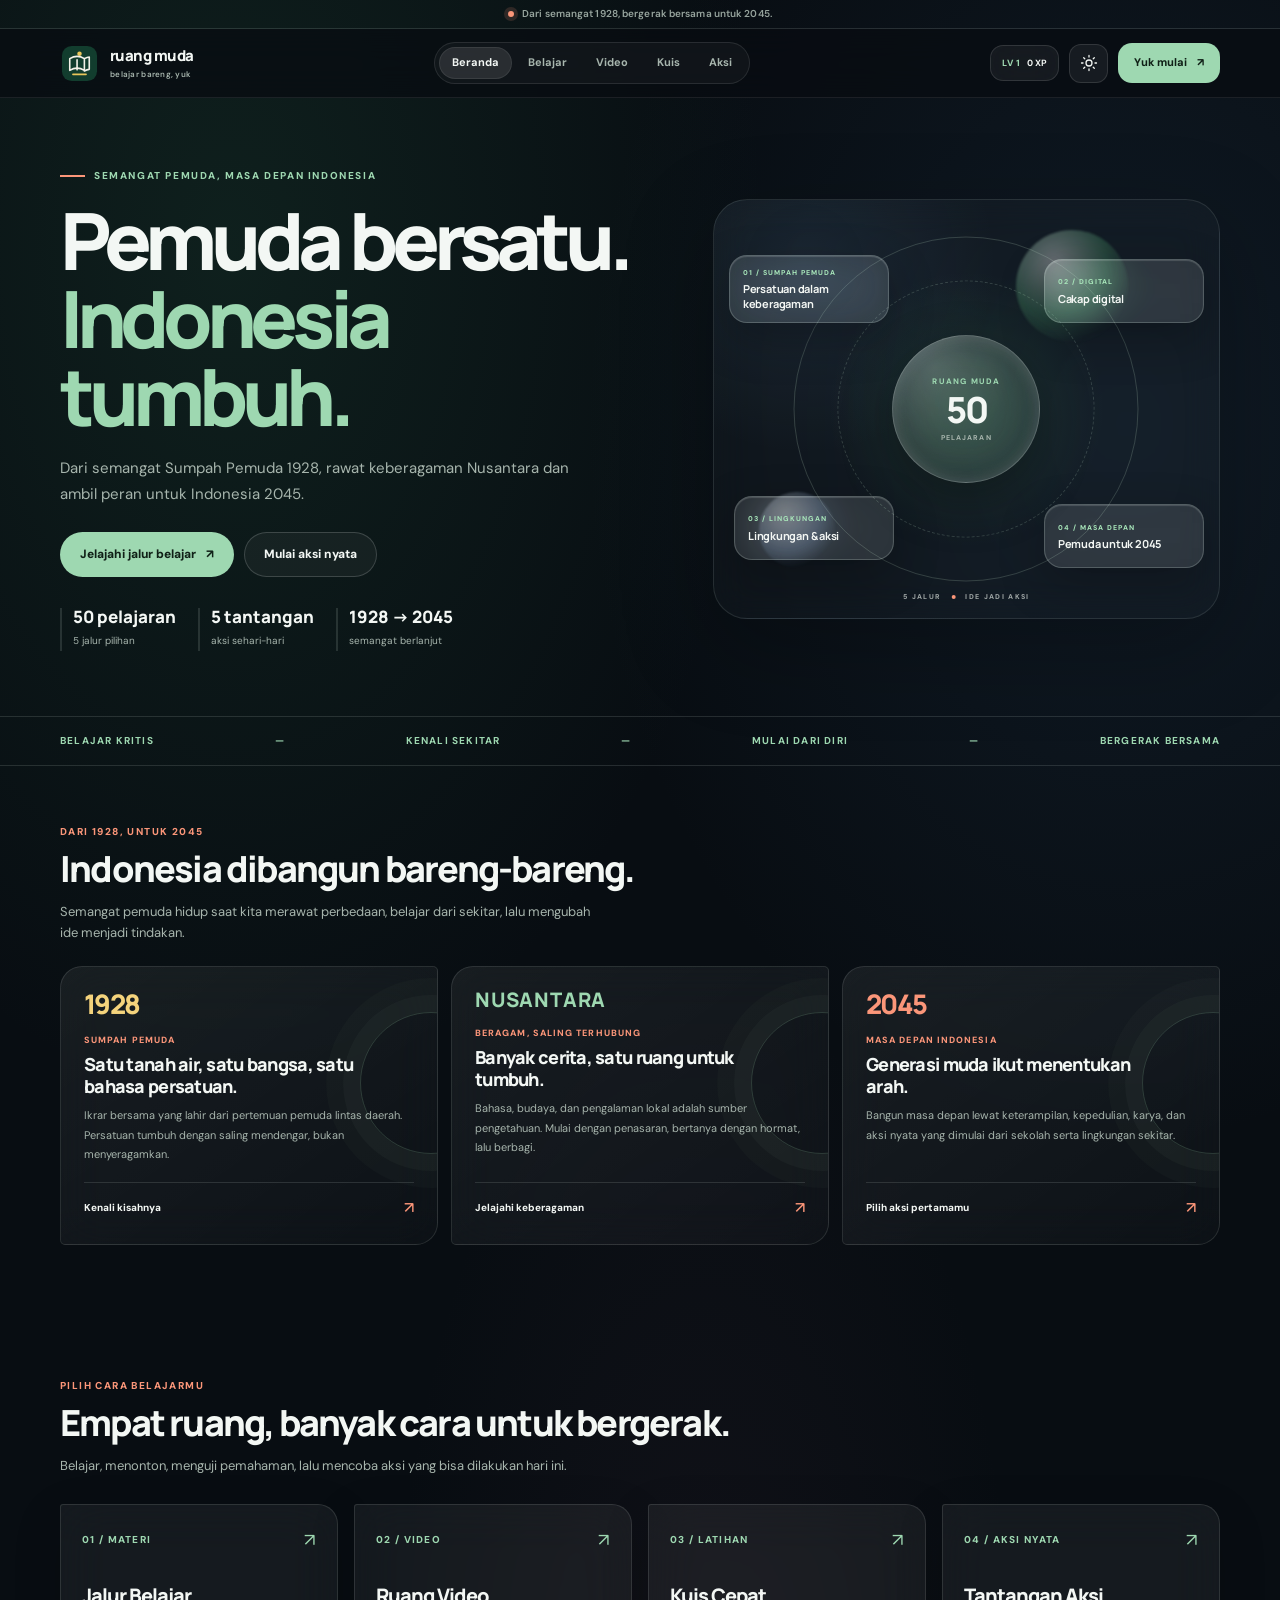
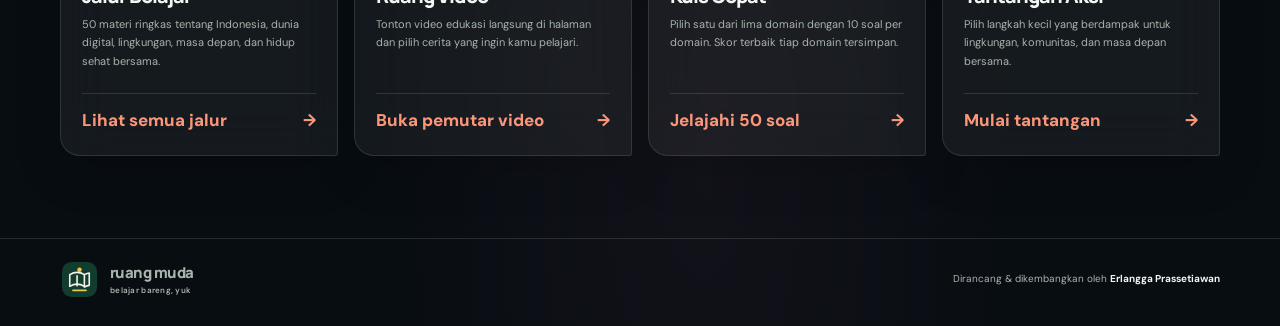
==== index.html @ 2afb0449 "first commit" ====
<!doctype html>
<html lang="id">
<head>
  <meta charset="utf-8" />
  <meta name="viewport" content="width=device-width, initial-scale=1" />
  <meta name="theme-color" content="#080d12" />
  <meta name="description" content="Ruang Muda: belajar dari semangat Sumpah Pemuda, merawat keberagaman Nusantara, dan bergerak untuk Indonesia 2045." />
  <title>Ruang Muda — Pemuda Indonesia untuk 2045</title>
  <script>try{document.documentElement.dataset.theme=localStorage.getItem('ruangMudaTheme_v2')||'dark'}catch(e){}</script>
  <link rel="stylesheet" href="assets/style.css" />
  <link rel="stylesheet" href="assets/overrides.css" />
</head>
<body data-page="home" data-base="">
  <div id="site-header"></div>
  <main>
    <section class="home-hero"><div class="wrap hero-grid">
      <div class="hero-copy fade-in"><div class="eyebrow">Semangat pemuda, masa depan Indonesia</div><h1>Pemuda bersatu.<br /><span>Indonesia tumbuh.</span></h1><p class="lede">Dari semangat Sumpah Pemuda 1928, rawat keberagaman Nusantara dan ambil peran untuk Indonesia 2045.</p><div class="hero-actions"><a class="btn" href="jalur-belajar/index.html">Jelajahi jalur belajar <span aria-hidden="true">↗</span></a><a class="btn btn-outline" href="aksi/index.html">Mulai aksi nyata</a></div><div class="hero-meta"><div><strong>50 pelajaran</strong><small>5 jalur pilihan</small></div><div><strong>5 tantangan</strong><small>aksi sehari-hari</small></div><div><strong>1928 → 2045</strong><small>semangat berlanjut</small></div></div></div>
      <aside class="bubble-scene fade-in" aria-label="Animasi topik belajar Ruang Muda"><div class="scene-orbit orbit-one"></div><div class="scene-orbit orbit-two"></div><div class="scene-glow glow-one"></div><div class="scene-glow glow-two"></div><div class="scene-core"><span>RUANG MUDA</span><strong>50</strong><small>PELAJARAN</small></div><a class="topic-bubble bubble-history" href="jalur-belajar/materi.html?topik=sejarah"><small>01 / SUMPAH PEMUDA</small><strong>Persatuan dalam keberagaman</strong></a><a class="topic-bubble bubble-digital" href="jalur-belajar/index.html"><small>02 / DIGITAL</small><strong>Cakap digital</strong></a><a class="topic-bubble bubble-nature" href="jalur-belajar/index.html"><small>03 / LINGKUNGAN</small><strong>Lingkungan &amp; aksi</strong></a><a class="topic-bubble bubble-life" href="aksi/index.html"><small>04 / MASA DEPAN</small><strong>Pemuda untuk 2045</strong></a><div class="scene-caption"><span>5 JALUR</span><i></i><span>IDE JADI AKSI</span></div></aside>
    </div></section>
    <div class="home-rule"><div class="wrap home-rule-row"><span>Belajar kritis</span><span>—</span><span>Kenali sekitar</span><span>—</span><span>Mulai dari diri</span><span>—</span><span>Bergerak bersama</span></div></div>
    <section class="youth-story"><div class="wrap"><div class="section-heading"><div class="section-label">Dari 1928, untuk 2045</div><h2 class="section-title">Indonesia dibangun bareng-bareng.</h2><p class="section-intro">Semangat pemuda hidup saat kita merawat perbedaan, belajar dari sekitar, lalu mengubah ide menjadi tindakan.</p></div><div class="story-grid">
      <a class="story-card story-oath" href="jalur-belajar/materi.html?topik=sejarah"><span class="story-year">1928</span><span class="story-kicker">Sumpah Pemuda</span><h3>Satu tanah air, satu bangsa, satu bahasa persatuan.</h3><p>Ikrar bersama yang lahir dari pertemuan pemuda lintas daerah. Persatuan tumbuh dengan saling mendengar, bukan menyeragamkan.</p><span class="story-link">Kenali kisahnya <b aria-hidden="true">↗</b></span></a>
      <a class="story-card story-nusantara" href="jalur-belajar/materi.html?topik=peta-keberagaman"><span class="story-year">NUSANTARA</span><span class="story-kicker">Beragam, saling terhubung</span><h3>Banyak cerita, satu ruang untuk tumbuh.</h3><p>Bahasa, budaya, dan pengalaman lokal adalah sumber pengetahuan. Mulai dengan penasaran, bertanya dengan hormat, lalu berbagi.</p><span class="story-link">Jelajahi keberagaman <b aria-hidden="true">↗</b></span></a>
      <a class="story-card story-future" href="aksi/index.html"><span class="story-year">2045</span><span class="story-kicker">Masa depan Indonesia</span><h3>Generasi muda ikut menentukan arah.</h3><p>Bangun masa depan lewat keterampilan, kepedulian, karya, dan aksi nyata yang dimulai dari sekolah serta lingkungan sekitar.</p><span class="story-link">Pilih aksi pertamamu <b aria-hidden="true">↗</b></span></a>
    </div></div></section>
    <section class="home-modules"><div class="wrap"><div class="section-heading"><div class="section-label">Pilih cara belajarmu</div><h2 class="section-title">Empat ruang, banyak cara untuk bergerak.</h2><p class="section-intro">Belajar, menonton, menguji pemahaman, lalu mencoba aksi yang bisa dilakukan hari ini.</p></div><div class="module-grid">
      <a class="module-card" href="jalur-belajar/index.html"><div class="module-index"><span>01 / MATERI</span><span aria-hidden="true">↗</span></div><h2>Jalur Belajar</h2><p>50 materi ringkas tentang Indonesia, dunia digital, lingkungan, masa depan, dan hidup sehat bersama.</p><div class="module-link"><span>Lihat semua jalur</span><span aria-hidden="true">→</span></div></a>
      <a class="module-card" href="ruang-video/index.html"><div class="module-index"><span>02 / VIDEO</span><span aria-hidden="true">↗</span></div><h2>Ruang Video</h2><p>Tonton video edukasi langsung di halaman dan pilih cerita yang ingin kamu pelajari.</p><div class="module-link"><span>Buka pemutar video</span><span aria-hidden="true">→</span></div></a>
      <a class="module-card" href="kuis-cepat/index.html"><div class="module-index"><span>03 / LATIHAN</span><span aria-hidden="true">↗</span></div><h2>Kuis Cepat</h2><p>Pilih satu dari lima domain dengan 10 soal per domain. Skor terbaik tiap domain tersimpan.</p><div class="module-link"><span>Jelajahi 50 soal</span><span aria-hidden="true">→</span></div></a>
      <a class="module-card" href="aksi/index.html"><div class="module-index"><span>04 / AKSI NYATA</span><span aria-hidden="true">↗</span></div><h2>Tantangan Aksi</h2><p>Pilih langkah kecil yang berdampak untuk lingkungan, komunitas, dan masa depan bersama.</p><div class="module-link"><span>Mulai tantangan</span><span aria-hidden="true">→</span></div></a>
    </div></div></section>
  </main>
  <div id="site-footer"></div>
  <script src="assets/app.js" defer></script>
</body>
</html>
---- assets/style.css ----
@import url('https://fonts.googleapis.com/css2?family=DM+Sans:wght@400;500;600;700&family=Manrope:wght@400;500;600;700;800&display=swap');
:root{color-scheme:light;--bg:#fff;--surface:#fff;--surface-2:#f2f4f0;--ink:#16231e;--muted:#66716b;--line:#e2e6e0;--green:#1b543e;--green-deep:#123d2e;--green-soft:#e0ece3;--accent:#df7657;--accent-soft:#f5e5de;--blue-soft:#e4edf0;--gold:#eac65a;--shadow:0 22px 60px rgba(20,41,31,.08);--font:'DM Sans',Arial,sans-serif;--display:'Manrope','DM Sans',Arial,sans-serif;--radius:22px}
[data-theme="dark"]{color-scheme:dark;--bg:#080d12;--surface:rgba(255,255,255,.065);--surface-2:rgba(255,255,255,.09);--ink:#f3f7f4;--muted:#a7b5ad;--line:rgba(232,246,236,.13);--green:#9ed8b1;--green-deep:#0b1712;--green-soft:rgba(95,181,124,.19);--accent:#fb9679;--accent-soft:rgba(251,150,121,.16);--blue-soft:rgba(91,137,152,.2);--gold:#f4d37c;--shadow:0 22px 80px rgba(0,0,0,.4)}
*{box-sizing:border-box}[hidden]{display:none!important}html{scroll-behavior:smooth;scroll-padding-top:100px}body{margin:0;background:var(--bg);color:var(--ink);font:15px/1.6 var(--font);transition:background .25s,color .25s}a{color:inherit;text-decoration:none}button,input{font:inherit;color:inherit}button{cursor:pointer}::selection{background:var(--green-soft);color:var(--green)}.wrap{width:min(1160px,calc(100% - 48px));margin:0 auto}
.topline{height:36px;background:var(--green-deep);color:#f1f4ee;display:flex;align-items:center;justify-content:center;font-size:10px;letter-spacing:.14em;text-transform:uppercase;font-weight:700}.topline span{color:#bad8c3;margin:0 7px}
.site-header{position:sticky;top:0;z-index:50;border-bottom:1px solid var(--line);background:color-mix(in srgb,var(--bg) 92%,transparent);backdrop-filter:blur(16px)}.nav-row{height:74px;display:flex;align-items:center;justify-content:space-between;gap:24px}.brand{display:flex;align-items:center;gap:11px;min-width:max-content}.brand-mark{width:39px;height:39px;display:block}.brand-name{font:800 15px/1.1 var(--display);letter-spacing:.04em}.brand-name small{display:block;margin-top:5px;font:600 8px/1 var(--font);letter-spacing:.18em;color:var(--muted);text-transform:uppercase}.nav-links{display:flex;align-items:center;gap:26px}.nav-links a{font-size:12px;color:var(--muted);font-weight:700;transition:color .2s}.nav-links a:hover,.nav-links a[aria-current="page"]{color:var(--ink)}.nav-actions{display:flex;align-items:center;gap:10px}.theme-toggle,.menu-toggle{width:39px;height:39px;border-radius:12px;border:1px solid var(--line);background:var(--surface);display:grid;place-items:center;transition:background .2s,border-color .2s}.theme-toggle:hover,.menu-toggle:hover{background:var(--surface-2)}.theme-toggle svg{width:18px;height:18px;stroke:var(--ink)}.menu-toggle{display:none;font-size:18px}.btn{display:inline-flex;align-items:center;justify-content:center;gap:10px;border:1px solid transparent;border-radius:999px;background:var(--green);color:#fff;padding:12px 19px;font-size:12px;font-weight:800;transition:transform .2s,background .2s,box-shadow .2s}.btn:hover{transform:translateY(-2px);box-shadow:0 9px 20px rgba(22,65,47,.16);background:var(--green-deep);color:#fff}.btn svg{width:15px;height:15px;stroke:currentColor}.btn-outline{background:transparent;border-color:var(--line);color:var(--ink)}.btn-outline:hover{background:var(--surface);color:var(--ink);box-shadow:none}.btn-accent{background:var(--accent);color:#fff}.btn-accent:hover{background:#c96243;color:#fff}
.eyebrow{display:flex;align-items:center;gap:9px;color:var(--green);font-size:10px;letter-spacing:.16em;text-transform:uppercase;font-weight:800}.eyebrow:before{content:'';height:2px;width:25px;background:var(--accent)}.page-title{font:800 clamp(34px,5vw,57px)/1.05 var(--display);letter-spacing:-.065em;margin:13px 0 14px}.lede{color:var(--muted);font-size:15px;line-height:1.75;max-width:610px}.section-label{font-size:10px;text-transform:uppercase;letter-spacing:.14em;color:var(--accent);font-weight:800}.section-title{font:800 clamp(25px,3.3vw,36px)/1.15 var(--display);letter-spacing:-.05em;margin:8px 0}.section-intro{color:var(--muted);font-size:13px;max-width:550px}.section-heading{margin-bottom:27px}.crumb{display:flex;gap:9px;align-items:center;color:var(--muted);font-size:11px;font-weight:600;margin-bottom:25px}.crumb a:hover{color:var(--green)}.crumb span{color:var(--accent)}
/* Home */
.home-hero{padding:70px 0 65px}.hero-grid{display:grid;grid-template-columns:1fr .85fr;align-items:center;gap:56px}.hero-copy h1{font:800 clamp(45px,6.4vw,79px)/.99 var(--display);letter-spacing:-.075em;margin:17px 0 19px;max-width:670px}.hero-copy h1 span{color:var(--green)}.hero-copy .lede{max-width:530px}.hero-actions{display:flex;flex-wrap:wrap;gap:10px;margin-top:25px}.hero-meta{display:flex;gap:22px;margin-top:31px}.hero-meta div{border-left:2px solid var(--line);padding-left:11px}.hero-meta strong{display:block;font:800 17px/1.1 var(--display)}.hero-meta small{font-size:10px;color:var(--muted)}.feature-board{position:relative;min-height:390px;background:var(--green-deep);border-radius:4px 26px 4px 26px;padding:30px;color:#f5f5ee;overflow:hidden;display:flex;flex-direction:column;justify-content:space-between}.feature-board:before{content:'';position:absolute;inset:16px;border:1px solid rgba(255,255,255,.17);pointer-events:none}.feature-board:after{content:'';position:absolute;width:350px;height:350px;border-radius:50%;border:1px solid rgba(255,255,255,.14);right:-124px;top:53px;box-shadow:0 0 0 32px rgba(255,255,255,.025),0 0 0 64px rgba(255,255,255,.025)}.board-top,.board-main,.board-bottom{position:relative;z-index:1}.board-top{display:flex;justify-content:space-between;align-items:center;color:#bad8c3;font-size:9px;letter-spacing:.16em;text-transform:uppercase;font-weight:700}.board-top .line{height:1px;width:35px;background:#bad8c3}.board-main{padding:26px 8px 18px}.board-year{font:800 clamp(95px,13vw,155px)/.9 var(--display);letter-spacing:-.105em;color:#f1f2e8}.board-month{font:700 14px var(--display);letter-spacing:.08em;text-transform:uppercase;color:#bcd8c5;margin-top:11px}.board-rule{height:1px;background:rgba(255,255,255,.25);max-width:200px;margin:20px 0 15px}.board-note{font-size:12px;color:#d6e4d8;max-width:255px;line-height:1.65}.board-bottom{display:flex;align-items:center;justify-content:space-between;border-top:1px solid rgba(255,255,255,.18);padding-top:16px;color:#c6d8c9;font-size:9px;letter-spacing:.12em;text-transform:uppercase}.board-bottom strong{font-size:12px;color:#fff;letter-spacing:.04em}.home-rule{border-top:1px solid var(--line);border-bottom:1px solid var(--line);padding:16px 0}.home-rule-row{display:flex;justify-content:space-between;gap:12px;color:var(--muted);font-size:10px;letter-spacing:.12em;text-transform:uppercase;font-weight:700}.home-rule-row span{color:var(--green)}.home-modules{padding:65px 0 82px}.module-grid{display:grid;grid-template-columns:repeat(3,1fr);gap:16px}.module-card{background:var(--surface);border:1px solid var(--line);min-height:235px;padding:23px;border-radius:3px 20px 3px 20px;display:flex;flex-direction:column;transition:transform .2s,border-color .2s,box-shadow .2s}.module-card:hover{transform:translateY(-4px);border-color:color-mix(in srgb,var(--green) 35%,var(--line));box-shadow:var(--shadow)}.module-index{display:flex;justify-content:space-between;align-items:center;color:var(--green);font-size:10px;letter-spacing:.13em;font-weight:800}.module-index span:last-child{font-size:18px;font-weight:400}.module-card h2{font:800 22px var(--display);letter-spacing:-.05em;margin:27px 0 6px}.module-card p{font-size:12px;color:var(--muted);margin:0 0 22px;max-width:290px}.module-link{display:flex;align-items:center;justify-content:space-between;margin-top:auto;border-top:1px solid var(--line);padding-top:13px;font-size:11px;font-weight:800}.module-link span{font-size:17px;color:var(--accent)}.creator{padding:18px 0;border-top:1px solid var(--line);font-size:11px;color:var(--muted)}.creator strong{color:var(--ink);font-weight:800}
/* Shared page layout */
.page-hero{padding:43px 0 36px}.page-hero-grid{display:flex;justify-content:space-between;align-items:end;gap:30px}.page-hero .lede{margin-bottom:0}.page-hero-aside{min-width:220px;border-left:1px solid var(--line);padding:8px 0 8px 20px;color:var(--muted);font-size:11px}.page-hero-aside strong{display:block;color:var(--ink);font:800 20px var(--display);margin-bottom:3px}.content-section{padding:22px 0 75px}.surface-card{background:var(--surface);border:1px solid var(--line);border-radius:var(--radius)}.tag{display:inline-flex;border:1px solid var(--line);border-radius:999px;padding:5px 9px;color:var(--muted);font-size:9px;letter-spacing:.08em;text-transform:uppercase;font-weight:800}.page-footer{border-top:1px solid var(--line);padding:21px 0 27px;color:var(--muted);font-size:10px}.page-footer .footer-row{display:flex;justify-content:space-between;align-items:center;gap:16px}.footer-credit strong{color:var(--ink)}
/* Learning page */
.filter-row{display:flex;gap:8px;flex-wrap:wrap;margin:0 0 19px}.filter-chip{border:1px solid var(--line);border-radius:999px;background:transparent;padding:8px 13px;font-size:10px;font-weight:800;color:var(--muted);transition:.18s}.filter-chip:hover,.filter-chip.active{background:var(--green);border-color:var(--green);color:#fff}.lesson-grid{display:grid;grid-template-columns:repeat(2,1fr);gap:14px}.lesson-card{background:var(--surface);border:1px solid var(--line);border-radius:4px 20px 4px 20px;padding:22px;display:grid;grid-template-columns:52px 1fr;gap:15px;transition:transform .2s,border-color .2s}.lesson-card:hover{transform:translateY(-3px);border-color:color-mix(in srgb,var(--green) 40%,var(--line))}.lesson-no{width:48px;height:48px;border:1px solid var(--line);border-radius:50%;display:grid;place-items:center;color:var(--green);font:800 13px var(--display)}.lesson-card h2{font:800 18px var(--display);letter-spacing:-.035em;margin:2px 0 5px}.lesson-card p{font-size:11px;color:var(--muted);line-height:1.65;margin:0 0 14px}.lesson-meta{display:flex;align-items:center;gap:9px;flex-wrap:wrap}.lesson-card .btn{margin-top:17px;padding:9px 13px;font-size:10px}.lesson-card .completed{color:var(--green);font-size:10px;font-weight:800;margin-left:8px}.learning-progress{background:var(--green-deep);color:#fff;border-radius:4px 20px;padding:21px 24px;margin:0 0 21px;display:flex;align-items:center;justify-content:space-between;gap:20px}.learning-progress strong{font:800 18px var(--display)}.learning-progress p{color:#d2dfd4;font-size:11px;margin:4px 0 0}.progress-side{min-width:210px}.progress-track{height:6px;background:rgba(255,255,255,.2);border-radius:9px;margin-top:9px;overflow:hidden}.progress-track span{height:100%;width:0;display:block;background:var(--gold);border-radius:inherit;transition:width .3s}.dialog{width:min(560px,calc(100% - 28px));background:var(--surface);color:var(--ink);padding:0;border:1px solid var(--line);border-radius:20px;box-shadow:var(--shadow)}.dialog::backdrop{background:rgba(8,18,13,.58);backdrop-filter:blur(3px)}.dialog-content{padding:30px}.dialog-close{float:right;border:1px solid var(--line);background:var(--surface-2);width:34px;height:34px;border-radius:50%;font-size:18px}.dialog-content h2{font:800 27px var(--display);letter-spacing:-.05em;margin:13px 0}.dialog-content p{font-size:13px;line-height:1.8;color:var(--muted)}
/* Video page */
.video-stage{display:grid;grid-template-columns:1.45fr .55fr;gap:16px;align-items:stretch}.player-shell{background:#050908;overflow:hidden;border-radius:4px 20px 4px 20px;aspect-ratio:16/9;box-shadow:var(--shadow)}.player-shell iframe{width:100%;height:100%;border:0;display:block}.video-description{background:var(--surface);border:1px solid var(--line);padding:22px;border-radius:20px 4px 20px 4px;display:flex;flex-direction:column;justify-content:space-between}.video-description h2{font:800 22px/1.18 var(--display);letter-spacing:-.045em;margin:12px 0 8px}.video-description p{font-size:11px;line-height:1.7;color:var(--muted)}.video-source{border-top:1px solid var(--line);padding-top:12px;margin-top:13px;color:var(--muted);font-size:10px}.playlist-head{display:flex;align-items:end;justify-content:space-between;gap:15px;margin:34px 0 15px}.playlist-head h2{font:800 21px var(--display);letter-spacing:-.04em;margin:0}.playlist-head p{font-size:10px;color:var(--muted);margin:4px 0 0}.video-list{display:grid;grid-template-columns:repeat(2,1fr);gap:12px}.video-choice{display:grid;grid-template-columns:145px 1fr;gap:14px;align-items:center;background:var(--surface);border:1px solid var(--line);border-radius:4px 16px 4px 16px;padding:10px;text-align:left;transition:border-color .2s,transform .2s}.video-choice:hover,.video-choice.active{border-color:var(--green);transform:translateY(-2px)}.video-thumb{aspect-ratio:16/9;background:var(--surface-2);overflow:hidden;position:relative}.video-thumb img{width:100%;height:100%;object-fit:cover;display:block}.play-mark{position:absolute;left:50%;top:50%;transform:translate(-50%,-50%);width:32px;height:32px;border-radius:50%;background:rgba(16,31,23,.85);color:#fff;display:grid;place-items:center;padding-left:2px;font-size:12px}.video-choice strong{display:block;font:800 13px/1.3 var(--display);letter-spacing:-.02em}.video-choice small{display:block;color:var(--muted);font-size:9px;margin-top:6px}.video-help{color:var(--muted);font-size:10px;margin-top:12px}
/* Quiz page */
.quiz-wrap{max-width:760px;margin:0 auto}.quiz-shell{padding:27px;background:var(--surface);border:1px solid var(--line);border-radius:4px 22px 4px 22px;box-shadow:var(--shadow)}.quiz-top{display:flex;justify-content:space-between;align-items:center;gap:12px;color:var(--muted);font-size:10px;font-weight:800;letter-spacing:.08em;text-transform:uppercase}.quiz-progress{height:6px;background:var(--surface-2);border-radius:10px;margin:15px 0 24px;overflow:hidden}.quiz-progress span{display:block;height:100%;width:0;background:var(--accent);border-radius:inherit;transition:width .25s}.quiz-category{font-size:9px;letter-spacing:.1em;text-transform:uppercase;color:var(--green);font-weight:800}.quiz-question{font:800 clamp(20px,3vw,27px)/1.35 var(--display);letter-spacing:-.04em;margin:8px 0 18px}.answer-list{display:grid;gap:9px}.answer-option{display:flex;align-items:center;gap:12px;text-align:left;border:1px solid var(--line);background:var(--bg);border-radius:11px;padding:12px 14px;font-size:12px;transition:border-color .18s,background .18s}.answer-option:hover:not(:disabled){border-color:var(--green);background:var(--green-soft)}.answer-letter{width:25px;height:25px;display:grid;place-items:center;border:1px solid var(--line);border-radius:7px;color:var(--muted);font-size:10px;font-weight:800;flex:none}.answer-option.correct{border-color:#56906a;background:var(--green-soft)}.answer-option.correct .answer-letter{background:var(--green);border-color:var(--green);color:#fff}.answer-option.wrong{border-color:#d5846b;background:var(--accent-soft)}.answer-option:disabled{cursor:default}.quiz-feedback{min-height:24px;color:var(--muted);font-size:11px;margin:12px 0}.quiz-controls{display:flex;align-items:center;justify-content:space-between;gap:12px;border-top:1px solid var(--line);padding-top:16px}.quiz-controls small{color:var(--muted);font-size:10px}.quiz-summary{text-align:center;padding:18px 0 7px}.quiz-summary .score{font:800 66px/.98 var(--display);letter-spacing:-.08em;color:var(--green)}.quiz-summary h2{font:800 25px var(--display);letter-spacing:-.05em;margin:13px 0 5px}.quiz-summary p{font-size:12px;color:var(--muted);max-width:440px;margin:0 auto 20px}.best-score{display:flex;justify-content:space-between;align-items:center;color:var(--muted);font-size:10px;margin-top:15px}.best-score strong{color:var(--ink)}
.toast{position:fixed;bottom:20px;left:50%;z-index:90;transform:translate(-50%,15px);opacity:0;pointer-events:none;background:var(--ink);color:var(--bg);padding:10px 15px;border-radius:999px;font-size:11px;font-weight:700;transition:.25s;box-shadow:var(--shadow)}.toast.show{transform:translate(-50%,0);opacity:1}.fade-in{animation:enter .6s both}@keyframes enter{from{opacity:0;transform:translateY(12px)}to{opacity:1;transform:none}}[data-theme="dark"] .btn:not(.btn-outline),[data-theme="dark"] .filter-chip.active{color:#102017}@media(prefers-reduced-motion:reduce){*,*::before,*::after{scroll-behavior:auto!important;animation-duration:.01ms!important;transition-duration:.01ms!important}}
[data-theme="dark"] .btn:not(.btn-outline){color:#102017}[data-theme="dark"] .filter-chip.active{color:#102017}
@media(max-width:900px){.nav-links{gap:15px}.hero-grid{gap:28px}.feature-board{min-height:340px}.video-stage{grid-template-columns:1fr}.video-description{min-height:210px}.video-list{grid-template-columns:1fr}.video-choice{grid-template-columns:190px 1fr}}
@media(max-width:650px){.wrap{width:calc(100% - 32px)}.topline{height:32px;font-size:8px;letter-spacing:.1em}.nav-row{height:65px}.brand-mark{width:35px;height:35px}.brand-name{font-size:13px}.nav-links{display:none;position:absolute;top:64px;left:0;right:0;background:var(--bg);padding:16px 20px 21px;border-bottom:1px solid var(--line);flex-direction:column;align-items:stretch;gap:0}.nav-links.open{display:flex}.nav-links a{padding:11px 0;border-bottom:1px solid var(--line)}.nav-links a:last-child{border:0}.menu-toggle{display:grid}.nav-actions>.btn{display:none}.home-hero{padding:42px 0 45px}.hero-grid{grid-template-columns:1fr;gap:27px}.hero-copy h1{font-size:clamp(45px,12vw,67px);margin-top:14px}.hero-copy .lede{font-size:13px}.hero-meta{gap:16px;margin-top:23px}.hero-meta strong{font-size:15px}.feature-board{min-height:280px;padding:24px}.board-main{padding:14px 7px}.board-year{font-size:110px}.board-note{font-size:10px}.home-rule-row{font-size:8px;flex-wrap:wrap;justify-content:center;gap:7px 13px}.home-modules{padding:47px 0 57px}.module-grid{grid-template-columns:1fr;gap:10px}.module-card{min-height:180px;padding:18px}.module-card h2{margin-top:19px;font-size:20px}.page-hero{padding:30px 0 27px}.page-hero-grid{display:block}.page-title{font-size:40px}.lede{font-size:13px}.page-hero-aside{border-left:0;border-top:1px solid var(--line);padding:11px 0 0;margin-top:17px}.page-hero-aside strong{font-size:17px}.content-section{padding:16px 0 52px}.lesson-grid{grid-template-columns:1fr}.lesson-card{padding:17px;grid-template-columns:42px 1fr;gap:12px}.lesson-no{width:40px;height:40px}.lesson-card h2{font-size:16px}.learning-progress{align-items:flex-start;flex-direction:column;padding:18px}.progress-side{width:100%;min-width:0}.video-stage{gap:10px}.video-description{padding:18px}.video-description h2{font-size:20px}.player-shell{border-radius:4px 16px 4px 16px}.playlist-head{align-items:flex-start;flex-direction:column}.video-choice{grid-template-columns:112px 1fr;gap:10px}.video-choice strong{font-size:11px}.quiz-shell{padding:18px}.quiz-question{font-size:21px}.quiz-controls .btn{padding:10px 13px}.quiz-top{font-size:9px}.page-footer .footer-row{align-items:flex-start;flex-direction:column}.dialog-content{padding:23px}.dialog-content h2{font-size:23px}}
.board-heading{font:800 25px/1.2 var(--display);letter-spacing:-.045em;color:#f5f5ee;margin:0 0 17px;max-width:300px}.topic-preview-list{display:grid}.topic-preview-row{display:grid;grid-template-columns:35px 1fr 18px;align-items:center;gap:9px;padding:9px 0;border-top:1px solid rgba(255,255,255,.2);color:#e3ebe3;transition:color .2s,padding .2s}.topic-preview-row:hover{color:#fff;padding-left:4px}.topic-preview-num{font:700 10px var(--display);color:#a5c9af}.topic-preview-label{font-size:11px;font-weight:600}.topic-preview-arrow{font-size:14px;color:var(--gold)}.board-bottom a{font-size:10px;font-weight:800;color:#fff}.board-bottom a:hover{color:var(--gold)}
.action-cycle{grid-template-columns:1fr 1fr;gap:8px}.cycle-step{min-height:55px;padding:7px 10px}.cycle-link{display:none}
---- assets/overrides.css ----
/* Dark glass surfaces and the animated home artwork */
[data-theme="dark"] body {
  background-image: radial-gradient(ellipse at 18% 13%, rgba(39,100,70,.22), transparent 36%), radial-gradient(ellipse at 88% 22%, rgba(46,80,114,.2), transparent 34%), radial-gradient(ellipse at 55% 92%, rgba(84,52,73,.13), transparent 32%);
}
[data-theme="dark"] .site-header { background: rgba(8,13,18,.76); border-color: rgba(255,255,255,.08); }
[data-theme="dark"] .module-card,
[data-theme="dark"] .lesson-card,
[data-theme="dark"] .lesson-intro-card,
[data-theme="dark"] .lesson-point,
[data-theme="dark"] .video-description,
[data-theme="dark"] .quiz-shell,
[data-theme="dark"] .lesson-reflection,
[data-theme="dark"] .dict-item,
[data-theme="dark"] .tool-card {
  background: rgba(255,255,255,.055);
  border-color: rgba(235,247,238,.12);
  backdrop-filter: blur(24px);
  box-shadow: 0 16px 50px rgba(0,0,0,.14);
}
[data-theme="dark"] .lesson-intro-card { border-left-color: var(--green); }
[data-theme="dark"] .lesson-reflection { background: rgba(255,255,255,.07); }
[data-theme="dark"] .answer-option { background: rgba(255,255,255,.045); border-color: rgba(255,255,255,.12); color: var(--ink); }
[data-theme="dark"] .answer-option:hover:not(:disabled) { background: rgba(132,206,158,.13); }
[data-theme="dark"] .answer-option.correct { background: rgba(86,160,108,.2); }
[data-theme="dark"] .answer-option.wrong { background: rgba(217,105,78,.17); }
[data-theme="dark"] .quiz-progress { background: rgba(255,255,255,.1); }
[data-theme="dark"] .filter-chip { border-color: rgba(255,255,255,.15); }
[data-theme="dark"] .filter-chip.active { background: var(--green); border-color: var(--green); color: #102017; }
[data-theme="dark"] .theme-toggle,
[data-theme="dark"] .menu-toggle { background: rgba(255,255,255,.06); border-color: rgba(255,255,255,.12); }
[data-theme="dark"] .btn-outline { background: rgba(255,255,255,.045); border-color: rgba(255,255,255,.17); color: var(--ink); }
[data-theme="dark"] .btn-outline:hover { background: rgba(255,255,255,.09); }

.bubble-scene {
  position: relative; isolation: isolate; min-height: 420px; overflow: hidden;
  border: 1px solid rgba(110,143,124,.2); border-radius: 34px;
  background: radial-gradient(circle at 50% 50%, rgba(94,166,123,.17), transparent 44%), linear-gradient(145deg, rgba(226,237,229,.72), rgba(235,239,242,.64));
  box-shadow: 0 26px 70px rgba(20,48,34,.11);
}
[data-theme="dark"] .bubble-scene {
  border-color: rgba(225,247,232,.11);
  background: radial-gradient(circle at 50% 50%, rgba(73,166,105,.17), transparent 42%), radial-gradient(circle at 18% 15%, rgba(102,151,199,.12), transparent 35%), rgba(255,255,255,.025);
  box-shadow: 0 28px 90px rgba(0,0,0,.26); backdrop-filter: blur(18px);
}
.scene-orbit { position: absolute; left: 50%; top: 50%; border: 1px solid rgba(65,111,83,.17); border-radius: 50%; pointer-events: none; }
.orbit-one { width: 345px; height: 345px; transform: translate(-50%,-50%); animation: slow-orbit 35s linear infinite; }
.orbit-two { width: 257px; height: 257px; transform: translate(-50%,-50%) rotate(42deg); border-style: dashed; animation: slow-orbit 28s linear infinite reverse; }
[data-theme="dark"] .scene-orbit { border-color: rgba(207,240,216,.18); }
.scene-glow { position: absolute; width: 112px; height: 112px; border-radius: 50%; filter: blur(1px); pointer-events: none; }
.glow-one { top: 7%; right: 18%; background: radial-gradient(circle at 34% 28%, rgba(255,255,255,.9), rgba(104,177,131,.27) 47%, rgba(104,177,131,.03) 72%); animation: bubble-drift 7s ease-in-out infinite; }
.glow-two { left: 9%; bottom: 12%; width: 76px; height: 76px; background: radial-gradient(circle at 34% 28%, rgba(255,255,255,.85), rgba(127,159,206,.24) 50%, transparent 75%); animation: bubble-drift 8s ease-in-out infinite reverse; }
[data-theme="dark"] .glow-one { background: radial-gradient(circle at 34% 28%, rgba(255,255,255,.35), rgba(94,194,130,.24) 48%, rgba(94,194,130,.02) 75%); }
[data-theme="dark"] .glow-two { background: radial-gradient(circle at 34% 28%, rgba(255,255,255,.27), rgba(127,159,206,.2) 50%, transparent 75%); }
.scene-core {
  position: absolute; left: 50%; top: 50%; transform: translate(-50%,-50%); width: 148px; height: 148px; border-radius: 50%;
  display: flex; flex-direction: column; align-items: center; justify-content: center;
  background: radial-gradient(circle at 28% 22%, rgba(255,255,255,.9), rgba(255,255,255,.44) 45%, rgba(255,255,255,.2));
  border: 1px solid rgba(255,255,255,.7); box-shadow: inset 0 1px 12px rgba(255,255,255,.65), 0 14px 45px rgba(27,72,46,.13);
  backdrop-filter: blur(22px); animation: bubble-drift 6s ease-in-out infinite; z-index: 2;
}
.scene-core span,.scene-core small { font-size: 8px; font-weight: 800; letter-spacing: .15em; color: var(--green); }
.scene-core strong { font: 800 36px/.95 var(--display); letter-spacing: -.07em; color: var(--ink); margin: 5px 0; }
.scene-core small { font-size: 7px; color: var(--muted); }
[data-theme="dark"] .scene-core { background: radial-gradient(circle at 28% 22%, rgba(255,255,255,.22), rgba(255,255,255,.09) 50%, rgba(255,255,255,.035)); border-color: rgba(255,255,255,.23); box-shadow: inset 0 1px 15px rgba(255,255,255,.16), 0 18px 50px rgba(0,0,0,.34); }
.topic-bubble {
  position: absolute; z-index: 3; width: 160px; min-height: 64px; padding: 11px 13px; border: 1px solid rgba(255,255,255,.76); border-radius: 18px;
  background: rgba(255,255,255,.56); box-shadow: 0 12px 36px rgba(28,58,39,.12), inset 0 1px 1px rgba(255,255,255,.9);
  backdrop-filter: blur(18px); display: flex; flex-direction: column; justify-content: center; gap: 3px; transition: transform .25s,border-color .25s;
}
.topic-bubble:hover { transform: translateY(-5px) scale(1.025); border-color: var(--green); }
.topic-bubble small { font-size: 7px; letter-spacing: .14em; color: var(--green); font-weight: 800; }
.topic-bubble strong { font: 700 11px var(--display); color: var(--ink); letter-spacing: -.02em; }
[data-theme="dark"] .topic-bubble { background: rgba(245,250,247,.105); border-color: rgba(240,255,245,.2); box-shadow: 0 15px 45px rgba(0,0,0,.25), inset 0 1px 1px rgba(255,255,255,.16); }
[data-theme="dark"] .topic-bubble small { color: #a9e7bb; }
[data-theme="dark"] .topic-bubble strong { color: #f4f7f4; }
.bubble-history { top: 13%; left: 3%; animation: bubble-drift 6s ease-in-out infinite; }
.bubble-digital { top: 14%; right: 3%; animation: bubble-drift 7s ease-in-out .7s infinite; }
.bubble-nature { bottom: 14%; left: 4%; animation: bubble-drift 7.5s ease-in-out .3s infinite; }
.bubble-life { bottom: 12%; right: 3%; animation: bubble-drift 6.5s ease-in-out 1s infinite; }
.scene-caption { position: absolute; z-index: 3; bottom: 16px; left: 50%; transform: translateX(-50%); display: flex; align-items: center; gap: 10px; color: var(--muted); font-size: 7px; font-weight: 800; letter-spacing: .19em; }
.scene-caption i { width: 4px; height: 4px; border-radius: 50%; background: var(--accent); }
[data-theme="dark"] .scene-caption { color: rgba(238,246,240,.64); }
@keyframes slow-orbit { to { rotate: 360deg; } }
@keyframes bubble-drift { 0%,100% { translate: 0 0; } 50% { translate: 0 -9px; } }

/* Quiz: two-pane glass interface */
.quiz-wrap { max-width: 1080px; display: grid; grid-template-columns: .73fr 1.27fr; gap: 17px; align-items: start; }
.quiz-side-panel { position: relative; isolation: isolate; min-height: 365px; overflow: hidden; padding: 27px; border: 1px solid rgba(236,249,241,.15); border-radius: 26px; background: radial-gradient(circle at 80% 20%, rgba(104,177,131,.17), transparent 35%), rgba(255,255,255,.055); backdrop-filter: blur(24px); box-shadow: 0 24px 75px rgba(0,0,0,.22); }
.quiz-side-panel:after { content: ''; position: absolute; z-index: -1; width: 190px; height: 190px; border: 1px solid rgba(255,255,255,.14); border-radius: 50%; right: -88px; bottom: -86px; box-shadow: 0 0 0 20px rgba(255,255,255,.025), 0 0 0 40px rgba(255,255,255,.018); }
.quiz-side-panel h2 { font: 800 29px/1.12 var(--display); letter-spacing: -.055em; margin: 14px 0; }
.quiz-side-panel>p { font-size: 12px; line-height: 1.8; color: var(--muted); max-width: 300px; }
.quiz-side-count { display: flex; align-items: center; gap: 12px; margin: 35px 0 24px; }
.count-number { font: 800 62px/.9 var(--display); letter-spacing: -.08em; color: var(--green); }
.quiz-side-count>span:last-child { font-size: 8px; line-height: 1.6; font-weight: 800; letter-spacing: .15em; color: var(--muted); }
.quiz-side-line { display: flex; align-items: center; gap: 7px; padding-top: 14px; border-top: 1px solid var(--line); color: var(--muted); font-size: 7px; letter-spacing: .14em; font-weight: 800; }
.quiz-side-line i { height: 3px; width: 3px; border-radius: 50%; background: var(--accent); }
.quiz-main { min-width: 0; }
.quiz-level-widget { margin:23px 0 17px; padding:15px; border:1px solid var(--line); border-radius:17px; background:rgba(255,255,255,.045); backdrop-filter:blur(18px); }
.level-widget-top { display:flex; align-items:center; justify-content:space-between; gap:12px; }
.level-widget-top>div:first-child { display:grid; gap:2px; }
.level-widget-top small { color:var(--muted); font-size:7px; letter-spacing:.15em; font-weight:800; }
.level-widget-top strong { color:var(--green); font:800 19px/1.15 var(--display); letter-spacing:-.04em; }
.level-widget-top>div:first-child span { color:var(--muted); font-size:9px; }
.level-orb { width:43px; height:43px; display:grid; place-items:center; border:1px solid color-mix(in srgb,var(--green) 45%,var(--line)); border-radius:50%; background:var(--green-soft); color:var(--green); font:800 13px var(--display); }
.level-xp-row { display:flex; justify-content:space-between; align-items:center; gap:8px; margin-top:13px; }
.level-xp-row strong { font:800 12px var(--display); }
.level-xp-row span { color:var(--muted); font-size:8px; }
.level-progress { height:6px; margin-top:8px; overflow:hidden; border-radius:999px; background:var(--surface-2); }
.level-progress span { display:block; width:0; height:100%; border-radius:inherit; background:linear-gradient(90deg,var(--green),var(--gold)); transition:width .35s ease; }
[data-theme="dark"] .quiz-level-widget { border-color:rgba(255,255,255,.1); background:rgba(255,255,255,.045); }
.quiz-level-widget { position:relative; z-index:1; }
.quiz-shell { border-radius: 24px; padding: 27px; }
.quiz-category { display: inline-flex; padding: 5px 9px; border-radius: 999px; background: var(--green-soft); }
.quiz-question { margin-top: 14px; }
.answer-option { border-radius: 15px; padding: 14px 15px; backdrop-filter: blur(12px); }
.answer-letter { border-radius: 50%; width: 28px; height: 28px; }
.quiz-controls { border: 0; padding-top: 9px; }
.best-score { padding: 12px 17px; border: 1px solid var(--line); border-radius: 15px; background: rgba(255,255,255,.035); backdrop-filter: blur(16px); }
[data-theme="dark"] .quiz-side-panel { border-color: rgba(236,249,241,.12); }
[data-theme="dark"] .best-score { border-color: rgba(236,249,241,.1); }

/* Full lesson page with an illustrated learning diagram */
.lesson-content { padding-top: 12px; }
.lesson-highlight { display: grid; grid-template-columns: 1fr 1fr; gap: 16px; align-items: stretch; }
.lesson-intro-card { background: var(--surface); border: 1px solid var(--line); border-left: 3px solid var(--green); padding: 28px; border-radius: 3px 20px 3px 20px; }
.lesson-intro-card h2 { font: 800 26px/1.2 var(--display); letter-spacing: -.05em; margin: 12px 0; }
.lesson-intro-card p { font-size: 13px; line-height: 1.85; color: var(--muted); margin: 0; }
.lesson-time { display: flex; align-items: center; gap: 9px; border-top: 1px solid var(--line); margin-top: 20px; padding-top: 13px; color: var(--muted); font-size: 10px; }
.time-mark { width: 7px; height: 7px; border-radius: 50%; background: var(--accent); }
.time-divider { height: 14px; width: 1px; background: var(--line); margin: 0 2px; }
.lesson-diagram-card { position: relative; background: var(--green-deep); color: #f4f5ee; padding: 21px 23px 18px; border-radius: 20px 3px 20px 3px; overflow: hidden; min-height: 250px; }
.lesson-diagram-card:after { content: ''; position: absolute; width: 190px; height: 190px; border: 1px solid rgba(255,255,255,.1); border-radius: 50%; right: -78px; bottom: -108px; box-shadow: 0 0 0 22px rgba(255,255,255,.025), 0 0 0 45px rgba(255,255,255,.02); }
.diagram-heading { position: relative; z-index: 1; display: flex; justify-content: space-between; color: #bfd7c5; font-size: 9px; letter-spacing: .14em; font-weight: 800; }
.lesson-diagram { position: relative; z-index: 1; min-height: 155px; display: flex; align-items: center; justify-content: center; padding: 15px 0 8px; }
.diagram-caption { position: relative; z-index: 1; margin: 0; color: #cad9cc; font-size: 10px; line-height: 1.5; }
.oath-diagram { width: 100%; display: grid; justify-items: center; }
.oath-date { display: flex; align-items: center; gap: 8px; font-size: 9px; letter-spacing: .13em; color: #bcd8c5; }
.oath-date span { font: 800 15px var(--display); color: var(--gold); }
.oath-date strong { font-size: 8px; }
.oath-connect { width: 1px; height: 15px; background: rgba(255,255,255,.35); }
.oath-nodes { display: grid; grid-template-columns: repeat(3,1fr); width: 100%; gap: 7px; }
.oath-node { min-height: 68px; background: rgba(255,255,255,.08); border: 1px solid rgba(255,255,255,.22); padding: 8px; text-align: center; display: grid; align-content: center; gap: 1px; }
.oath-node small { font-size: 8px; color: var(--gold); letter-spacing: .1em; }
.oath-node strong { font: 800 14px var(--display); color: #fff; }
.oath-node span { font-size: 9px; color: #cbd9cc; }
.oath-result { font: 800 9px var(--display); letter-spacing: .23em; color: #fff; margin-top: 9px; }
.check-flow { width: 100%; display: grid; grid-template-columns: 1fr 16px 1fr; align-items: center; gap: 6px; }
.check-step,.cycle-step { min-height: 62px; padding: 8px; background: rgba(255,255,255,.08); border: 1px solid rgba(255,255,255,.2); display: grid; align-content: center; gap: 1px; }
.check-step b,.cycle-step b { color: var(--gold); font: 800 9px var(--display); }
.check-step strong,.cycle-step strong { font: 800 11px var(--display); color: #fff; }
.check-step span,.cycle-step span { font-size: 8px; color: #cbd9cc; }
.flow-arrow,.cycle-link { color: var(--gold); text-align: center; font-size: 13px; }
.check-final { background: rgba(164,208,178,.18); }
.action-cycle { width: 100%; display: grid; grid-template-columns: 1fr 1fr; gap: 8px; }
.cycle-step { min-height: 55px; padding: 7px 10px; }
.money-plan { width: 100%; display: grid; grid-template-columns: 1fr 16px 1fr 16px 1fr; align-items: center; gap: 5px; }
.money-step { min-height: 103px; padding: 11px 8px; background: rgba(255,255,255,.08); border: 1px solid rgba(255,255,255,.2); display: flex; flex-direction: column; justify-content: center; }
.money-step span { font-size: 7px; letter-spacing: .1em; color: #bfd7c5; }
.money-step strong { font: 800 12px var(--display); color: #fff; margin: 4px 0; }
.money-step p { margin: 0; font-size: 8px; color: #cbd9cc; }
.money-step-accent { background: rgba(234,198,90,.12); border-color: rgba(234,198,90,.35); }
.money-step-soft { background: rgba(255,255,255,.13); }
.lesson-points-heading { margin: 36px 0 15px; }
.lesson-points-heading h2 { font: 800 25px var(--display); letter-spacing: -.045em; margin: 5px 0; }
.lesson-points { display: grid; grid-template-columns: repeat(3,1fr); gap: 12px; }
.lesson-point { background: var(--surface); border: 1px solid var(--line); padding: 19px; border-radius: 3px 16px 3px 16px; display: flex; gap: 12px; align-items: flex-start; }
.point-index { font: 800 11px var(--display); color: var(--accent); padding-top: 2px; }
.lesson-point h3 { font: 800 14px var(--display); letter-spacing: -.02em; margin: 0 0 7px; }
.lesson-point p { font-size: 10px; line-height: 1.75; color: var(--muted); margin: 0; }
.lesson-reflection { margin-top: 16px; background: var(--surface-2); border: 1px solid var(--line); padding: 24px 27px; display: flex; align-items: center; justify-content: space-between; gap: 24px; border-radius: 20px 3px 20px 3px; }
.lesson-reflection h2 { font: 800 19px var(--display); letter-spacing: -.035em; margin: 6px 0; }
.lesson-reflection p { font-size: 11px; color: var(--muted); max-width: 570px; margin: 0; line-height: 1.7; }
.reflection-actions { display: flex; gap: 8px; flex-wrap: wrap; }
.reflection-actions .btn { white-space: nowrap; padding: 10px 13px; font-size: 10px; }
.reflection-actions .btn:disabled { opacity: .65; cursor: default; transform: none; box-shadow: none; }

@media(max-width:900px) {
  .quiz-wrap { grid-template-columns: 1fr; max-width: 730px; }
  .quiz-side-panel { min-height: unset; padding: 22px; }
  .quiz-side-panel h2 { max-width: 400px; }
  .quiz-side-count { margin: 20px 0 16px; }
  .bubble-scene { min-height: 390px; }
  .lesson-highlight { grid-template-columns: 1fr; }
  .lesson-points { grid-template-columns: 1fr; }
  .lesson-point { padding: 17px; }
  .lesson-reflection { align-items: flex-start; flex-direction: column; }
  .reflection-actions { width: 100%; }
}
@media(max-width:650px) {
  .bubble-scene { min-height: 340px; border-radius: 26px; }
  .orbit-one { width: 290px; height: 290px; }
  .orbit-two { width: 215px; height: 215px; }
  .scene-core { width: 122px; height: 122px; }
  .scene-core strong { font-size: 30px; }
  .topic-bubble { width: 143px; min-height: 57px; padding: 9px 10px; border-radius: 15px; }
  .topic-bubble strong { font-size: 10px; }
  .bubble-history { top: 10%; left: 2%; }
  .bubble-digital { top: 10%; right: 2%; }
  .bubble-nature { bottom: 13%; left: 2%; }
  .bubble-life { bottom: 11%; right: 2%; }
  .scene-caption { bottom: 8px; }
  .quiz-wrap { gap: 12px; }
  .quiz-side-panel { border-radius: 21px; padding: 19px; }
  .quiz-side-panel h2 { font-size: 25px; }
  .quiz-side-count { margin: 16px 0 14px; }
  .quiz-level-widget { margin:15px 0 13px; }
  .quiz-shell { border-radius: 20px; padding: 17px; }
  .answer-option { padding: 12px; }
  .best-score { padding: 11px 13px; }
  .lesson-intro-card { padding: 20px; }
  .lesson-intro-card h2 { font-size: 22px; }
  .lesson-diagram-card { padding: 18px; min-height: 235px; }
  .lesson-diagram { min-height: 145px; }
  .lesson-points-heading { margin-top: 27px; }
  .lesson-points-heading h2 { font-size: 22px; }
  .lesson-reflection { padding: 20px; }
  .reflection-actions .btn { flex: 1; }
}

/* Warmer, lighter navigation */
.topline {
  height: 29px;
  background: transparent;
  border-bottom: 1px solid var(--line);
  color: var(--muted);
  font-size: 10px;
  font-weight: 600;
  letter-spacing: .01em;
  text-transform: none;
  gap: 8px;
}
.topline span { margin: 0; color: inherit; }
.topline-dot { width: 6px; height: 6px; border-radius: 50%; background: var(--accent); box-shadow: 0 0 0 4px color-mix(in srgb,var(--accent) 15%,transparent); animation: soft-pulse 2.6s ease-in-out infinite; }
.topline-copy { opacity: .9; }
.nav-row { height: 68px; }
.brand-name { font-size: 15px; letter-spacing: -.035em; text-transform: lowercase; }
.brand-name small { font-size: 8px; letter-spacing: .035em; text-transform: lowercase; }
.nav-links { gap: 3px; padding: 4px; border: 1px solid var(--line); border-radius: 999px; background: rgba(255,255,255,.025); }
.nav-links a { padding: 7px 13px; border-radius: 999px; font-size: 11px; transition: background .2s,color .2s,transform .2s; }
.nav-links a:hover { background: var(--surface-2); transform: translateY(-1px); }
.nav-links a[aria-current="page"] { background: var(--surface-2); color: var(--ink); box-shadow: inset 0 0 0 1px var(--line); }
.nav-actions .btn { padding: 10px 15px; border-radius: 14px; font-size: 11px; }
.nav-xp { min-height:36px; display:flex; align-items:center; gap:7px; padding:0 11px; border:1px solid var(--line); border-radius:13px; background:var(--surface); color:var(--ink); font-size:9px; font-weight:800; white-space:nowrap; transition:transform .2s,border-color .2s; }
.nav-xp:hover { transform:translateY(-1px); border-color:var(--green); }
.nav-xp-level { color:var(--green); letter-spacing:.05em; }
[data-theme="dark"] .nav-xp { background:rgba(255,255,255,.06); border-color:rgba(255,255,255,.12); backdrop-filter:blur(16px); }
[data-theme="dark"] .nav-links { background: rgba(255,255,255,.035); border-color: rgba(255,255,255,.1); }
[data-theme="dark"] .nav-links a[aria-current="page"] { background: rgba(255,255,255,.1); box-shadow: inset 0 0 0 1px rgba(255,255,255,.08); }
@keyframes soft-pulse { 0%,100% { box-shadow: 0 0 0 3px color-mix(in srgb,var(--accent) 13%,transparent); } 50% { box-shadow: 0 0 0 6px color-mix(in srgb,var(--accent) 7%,transparent); } }
@media(max-width:650px) {
  .topline { height: 25px; font-size: 9px; }
  .nav-row { height: 63px; }
  .nav-xp { min-height:33px; padding:0 8px; font-size:8px; }
  .nav-xp-level { display:none; }
  .nav-links { top: 63px; border-radius: 0; padding: 16px 20px 21px; background: var(--bg); }
  .nav-links a { border-radius: 12px; }
  .nav-links a[aria-current="page"] { background: var(--surface-2); }
}

/* Tablet layout: switch to a roomier composition before columns get cramped. */
@media (min-width:651px) and (max-width:780px) {
  .nav-row { height: 68px; }
  .nav-actions>.btn { display: none; }
  .menu-toggle { display: grid; }
  .nav-links { display: none; position: absolute; top: 68px; left: 0; right: 0; padding: 14px 22px 18px; border: 0; border-bottom: 1px solid var(--line); border-radius: 0; background: var(--bg); flex-direction: column; align-items: stretch; gap: 3px; }
  .nav-links.open { display: flex; }
  .nav-links a { border-radius: 12px; padding: 11px 13px; }
  .hero-grid { grid-template-columns: 1fr; gap: 29px; }
  .hero-copy { max-width: 650px; }
  .bubble-scene { width: min(100%,480px); min-height: 385px; margin-inline: auto; }
  .page-hero-grid { display: block; }
  .page-hero-aside { margin-top: 17px; border-left: 0; border-top: 1px solid var(--line); padding: 12px 0 0; }
  .module-grid { grid-template-columns: repeat(2,minmax(0,1fr)); }
  .module-card:last-child { grid-column: 1 / -1; }
  .lesson-points { grid-template-columns: repeat(2,minmax(0,1fr)); }
}

@media(max-width:650px) {
  .module-grid { grid-template-columns: 1fr; }
  .module-card:last-child { grid-column: auto; }
  .lesson-points { grid-template-columns: 1fr; }
  .bubble-scene { width: 100%; }
}

@media(max-width:380px) {
  .topic-bubble { width: 128px; min-height: 54px; padding: 8px 9px; }
  .topic-bubble strong { font-size: 9px; }
  .scene-core { width: 108px; height: 108px; }
  .scene-core strong { font-size: 27px; }
  .bubble-scene { min-height: 320px; }
  .hero-meta { gap: 10px; }
  .hero-meta div { padding-left: 8px; }
  .hero-meta small { font-size: 9px; }
}

@media(prefers-reduced-motion:reduce) {
  .scene-orbit,.scene-glow,.scene-core,.topic-bubble,.topline-dot { animation:none!important; }
  .topic-bubble { transition:none; }
}

/* Theme story: connect the 1928 youth pledge, Nusantara, and the 2045 horizon. */
.youth-story { padding:58px 0 68px; }
.youth-story .section-heading { margin-bottom:22px; }
.story-grid { display:grid; grid-template-columns:repeat(3,minmax(0,1fr)); gap:13px; }
.story-card { position:relative; overflow:hidden; min-height:278px; display:flex; flex-direction:column; padding:23px; border:1px solid var(--line); border-radius:22px 5px 22px 5px; background:linear-gradient(145deg,var(--surface),var(--surface-2)); transition:transform .22s,border-color .22s,box-shadow .22s; }
.story-card::after { content:''; position:absolute; width:140px; height:140px; border:1px solid color-mix(in srgb,var(--green) 20%,transparent); border-radius:50%; right:-65px; top:45px; box-shadow:0 0 0 17px color-mix(in srgb,var(--green) 4%,transparent),0 0 0 34px color-mix(in srgb,var(--green) 3%,transparent); pointer-events:none; }
.story-card:hover { transform:translateY(-4px); border-color:color-mix(in srgb,var(--green) 42%,var(--line)); box-shadow:var(--shadow); }
.story-year { position:relative; z-index:1; font:800 27px/1 var(--display); letter-spacing:-.06em; color:var(--green); }
.story-kicker { margin-top:16px; color:var(--accent); font-size:9px; letter-spacing:.12em; font-weight:800; text-transform:uppercase; }
.story-card h3 { position:relative; z-index:1; max-width:300px; margin:7px 0 8px; font:800 18px/1.22 var(--display); letter-spacing:-.04em; }
.story-card p { position:relative; z-index:1; max-width:330px; margin:0 0 18px; color:var(--muted); font-size:11px; line-height:1.75; }
.story-link { position:relative; z-index:1; display:flex; justify-content:space-between; gap:10px; align-items:center; margin-top:auto; border-top:1px solid var(--line); padding-top:12px; font-size:10px; font-weight:800; }
.story-link b { color:var(--accent); font-size:16px; font-weight:500; }
[data-theme="dark"] .story-card { background:linear-gradient(145deg,rgba(255,255,255,.065),rgba(255,255,255,.025)); border-color:rgba(235,247,238,.12); backdrop-filter:blur(22px); }
[data-theme="dark"] .story-card::after { border-color:rgba(158,216,177,.2); box-shadow:0 0 0 17px rgba(158,216,177,.035),0 0 0 34px rgba(158,216,177,.025); }
.story-oath .story-year { color:var(--gold); }
.story-nusantara .story-year { font-size:20px; letter-spacing:.04em; }
.story-future .story-year { color:var(--accent); }
.module-grid { grid-template-columns:repeat(4,minmax(0,1fr)); }
.module-card { min-width:0; padding:21px; }
.module-card h2 { font-size:20px; }
.module-card p { font-size:11px; line-height:1.7; }

/* Action challenge page with persistent, one-time XP rewards. */
.action-content { padding-top:8px; }
.action-progress-card { margin-bottom:18px; padding:21px 23px; border:1px solid var(--line); border-radius:22px 5px 22px 5px; background:var(--surface); }
.action-progress-top { display:flex; justify-content:space-between; align-items:center; gap:14px; }
.action-progress-top h2 { margin:5px 0 0; font:800 20px/1.25 var(--display); letter-spacing:-.04em; }
.action-progress-count { color:var(--green); font:800 20px var(--display); white-space:nowrap; }
.action-progress-track { height:8px; margin-top:17px; overflow:hidden; border-radius:999px; background:var(--surface-2); }
.action-progress-track span { display:block; width:0; height:100%; border-radius:inherit; background:linear-gradient(90deg,var(--green),var(--gold)); transition:width .4s ease; }
.action-progress-card>p { margin:8px 0 0; color:var(--muted); font-size:10px; }
[data-theme="dark"] .action-progress-card { background:rgba(255,255,255,.05); border-color:rgba(235,247,238,.12); backdrop-filter:blur(22px); }
.action-grid { display:grid; grid-template-columns:repeat(2,minmax(0,1fr)); gap:13px; }
.action-card { display:flex; flex-direction:column; min-width:0; padding:21px; border:1px solid var(--line); border-radius:5px 21px 5px 21px; background:var(--surface); transition:transform .2s,border-color .2s,background .2s; }
.action-card:hover { transform:translateY(-3px); border-color:color-mix(in srgb,var(--green) 42%,var(--line)); }
[data-theme="dark"] .action-card { background:rgba(255,255,255,.052); border-color:rgba(235,247,238,.12); backdrop-filter:blur(22px); }
.action-card.is-complete { border-color:color-mix(in srgb,var(--green) 48%,var(--line)); }
.action-card-top { display:flex; align-items:center; justify-content:space-between; }
.action-number { display:grid; width:36px; height:36px; place-items:center; border:1px solid var(--line); border-radius:50%; color:var(--green); font:800 11px var(--display); }
.action-theme { color:var(--accent); font-size:8px; letter-spacing:.14em; font-weight:800; }
.action-card h2 { margin:17px 0 7px; font:800 20px/1.2 var(--display); letter-spacing:-.04em; }
.action-card>p { margin:0; min-height:62px; color:var(--muted); font-size:11px; line-height:1.75; }
.action-step { display:grid; gap:4px; margin:15px 0 17px; padding:11px 13px; border-left:2px solid var(--accent); background:var(--surface-2); }
.action-step span { color:var(--muted); font-size:8px; letter-spacing:.13em; font-weight:800; }
.action-step strong { font-size:10px; line-height:1.55; }
.action-complete-btn { margin-top:auto; align-self:flex-start; }
.action-card .btn-outline:disabled { margin-top:auto; opacity:.8; cursor:default; }
.action-closing { display:flex; align-items:center; gap:15px; margin-top:17px; padding:18px 21px; border:1px solid var(--line); border-radius:18px; background:var(--surface-2); }
.action-closing-mark { display:grid; flex:none; place-items:center; width:57px; height:57px; border:1px solid color-mix(in srgb,var(--green) 38%,var(--line)); border-radius:50%; color:var(--green); font:800 12px var(--display); }
.action-closing>div { flex:1; }
.action-closing strong { font:800 14px/1.3 var(--display); }
.action-closing p { margin:4px 0 0; color:var(--muted); font-size:10px; line-height:1.65; }
.action-closing .btn { white-space:nowrap; }

@media(max-width:1050px) {
  .module-grid { grid-template-columns:repeat(2,minmax(0,1fr)); }
}
@media(min-width:781px) and (max-width:1050px) {
  .nav-actions>.btn { display:none; }
  .menu-toggle { display:grid; }
  .nav-links { display:none; position:absolute; top:68px; left:0; right:0; padding:14px 22px 18px; border:0; border-bottom:1px solid var(--line); border-radius:0; background:var(--bg); flex-direction:column; align-items:stretch; gap:3px; }
  .nav-links.open { display:flex; }
  .nav-links a { border-radius:12px; padding:11px 13px; }
}
@media(max-width:780px) {
  .story-grid { grid-template-columns:1fr; }
  .story-card { min-height:unset; }
  .story-card p { max-width:560px; }
  .module-grid { grid-template-columns:repeat(2,minmax(0,1fr)); }
  .module-card:last-child { grid-column:auto; }
}
@media(max-width:650px) {
  .youth-story { padding:42px 0 46px; }
  .story-grid { gap:9px; }
  .story-card { padding:19px; border-radius:18px 4px 18px 4px; }
  .story-card h3 { font-size:17px; }
  .module-grid { grid-template-columns:1fr; }
  .module-card:last-child { grid-column:auto; }
  .action-grid { grid-template-columns:1fr; gap:10px; }
  .action-progress-card { padding:18px; }
  .action-progress-top h2 { font-size:17px; }
  .action-card { padding:18px; }
  .action-card>p { min-height:0; }
  .action-closing { align-items:flex-start; flex-wrap:wrap; padding:16px; }
  .action-closing-mark { width:45px; height:45px; font-size:10px; }
  .action-closing>div { min-width:calc(100% - 60px); }
  .action-closing .btn { width:100%; }
}
@media(prefers-reduced-motion:reduce) {
  .story-card,.action-card,.action-progress-track span { transition:none; }
}

/* Five independent quiz domains, ten questions each. */
.quiz-domain-section { padding-top:13px; }
.domain-picker { max-width:1040px; }
.domain-picker-heading { display:flex; align-items:center; justify-content:space-between; gap:20px; margin:0 0 20px; }
.domain-picker-heading .section-heading { margin:0; }
.domain-picker-heading .section-title { margin-top:7px; }
.domain-picker-heading .section-intro { margin:7px 0 0; }
.domain-total-badge { display:flex; align-items:center; gap:9px; padding:10px 14px; border:1px solid var(--line); border-radius:16px; background:var(--surface); }
.domain-total-badge strong { color:var(--green); font:800 32px/.95 var(--display); letter-spacing:-.07em; }
.domain-total-badge span { color:var(--muted); font-size:8px; line-height:1.4; letter-spacing:.12em; font-weight:800; }
.domain-overview { display:grid; grid-template-columns:minmax(0,1fr) minmax(160px,.7fr); gap:16px; align-items:center; margin:0 0 14px; padding:14px 17px; border:1px solid var(--line); border-radius:16px; background:var(--surface); }
.domain-overview>div:first-child { display:flex; align-items:center; justify-content:space-between; gap:12px; color:var(--muted); font-size:10px; }
.domain-overview strong { color:var(--ink); font-size:11px; }
.domain-overall-track,.domain-mini-track { display:block; height:6px; overflow:hidden; border-radius:999px; background:var(--surface-2); }
.domain-overall-track>span,.domain-mini-track>span { display:block; width:0; height:100%; border-radius:inherit; background:linear-gradient(90deg,var(--green),var(--gold)); transition:width .3s ease; }
[data-theme="dark"] .domain-overview,[data-theme="dark"] .domain-total-badge { background:rgba(255,255,255,.05); border-color:rgba(235,247,238,.12); backdrop-filter:blur(18px); }
.domain-grid { display:grid; grid-template-columns:repeat(3,minmax(0,1fr)); gap:12px; }
.domain-card { display:flex; flex-direction:column; min-width:0; min-height:245px; padding:19px; border:1px solid var(--line); border-radius:20px 5px 20px 5px; background:var(--surface); color:var(--ink); text-align:left; transition:transform .2s,border-color .2s,box-shadow .2s,background .2s; }
.domain-card:hover,.domain-card:focus-visible { transform:translateY(-3px); border-color:color-mix(in srgb,var(--green) 48%,var(--line)); box-shadow:var(--shadow); outline:none; }
[data-theme="dark"] .domain-card { background:rgba(255,255,255,.052); border-color:rgba(235,247,238,.12); backdrop-filter:blur(20px); }
.domain-card-done { border-color:color-mix(in srgb,var(--green) 44%,var(--line)); }
.domain-card-top { display:flex; align-items:center; justify-content:space-between; gap:9px; }
.domain-number { display:grid; width:35px; height:35px; place-items:center; border:1px solid var(--line); border-radius:50%; color:var(--green); font:800 10px var(--display); }
.domain-count { color:var(--accent); font-size:8px; font-weight:800; letter-spacing:.14em; }
.domain-name { margin:17px 0 6px; font:800 17px/1.25 var(--display); letter-spacing:-.04em; }
.domain-description { min-height:48px; color:var(--muted); font-size:10px; line-height:1.65; }
.domain-mini-track { height:5px; margin:13px 0 8px; }
.domain-card-bottom { display:flex; justify-content:space-between; gap:7px; color:var(--muted); font-size:8px; }
.domain-card-action { display:flex; justify-content:space-between; align-items:center; gap:10px; margin-top:auto; padding-top:12px; border-top:1px solid var(--line); font-size:10px; font-weight:800; }
.domain-card-action b { color:var(--accent); font-size:15px; font-weight:500; }
.quiz-wrap[hidden] { display:none!important; }
.quiz-wrap:not([hidden]) { margin-top:8px; }
.quiz-session-top { grid-column:1/-1; display:flex; align-items:center; justify-content:space-between; gap:12px; margin-bottom:-5px; }
.quiz-session-top .btn { padding:9px 13px; font-size:10px; }
.quiz-session-top>span { color:var(--green); font-size:10px; font-weight:800; }
.quiz-summary-actions { display:flex; justify-content:center; flex-wrap:wrap; gap:9px; }
@media(max-width:900px) {
  .domain-grid { grid-template-columns:repeat(2,minmax(0,1fr)); }
}
@media(max-width:650px) {
  .domain-picker-heading { align-items:flex-start; }
  .domain-total-badge { padding:8px 10px; }
  .domain-total-badge strong { font-size:27px; }
  .domain-overview { grid-template-columns:1fr; gap:9px; padding:13px; }
  .domain-grid { grid-template-columns:1fr; gap:9px; }
  .domain-card { min-height:unset; padding:16px; border-radius:17px 4px 17px 4px; }
  .domain-description { min-height:unset; }
  .quiz-session-top { align-items:flex-start; }
  .quiz-session-top>span { text-align:right; padding-top:8px; }
  .quiz-summary-actions { flex-direction:column; }
  .quiz-summary-actions .btn { width:100%; }
}
@media(prefers-reduced-motion:reduce) {
  .domain-card,.domain-overall-track>span,.domain-mini-track>span { transition:none; }
}

/* Fifty searchable lessons without one very long page */
.lesson-tools { display:flex; align-items:center; justify-content:space-between; gap:14px; margin:0 0 15px; }
.lesson-search { width:min(100%,430px); height:45px; display:flex; align-items:center; gap:10px; padding:0 14px; border:1px solid var(--line); border-radius:14px; background:var(--surface); }
.lesson-search>span { font-size:20px; line-height:1; color:var(--muted); }
.lesson-search input { width:100%; border:0; outline:0; background:transparent; font-size:11px; color:var(--ink); }
.lesson-search input::placeholder { color:var(--muted); opacity:.8; }
.result-count { color:var(--muted); font-size:10px; font-weight:700; }
.lesson-grid { grid-template-columns:repeat(2,minmax(0,1fr)); }
.lesson-card { min-width:0; }
.lesson-card h2 { line-height:1.25; }
.lesson-card p { min-height:38px; }
.lesson-more-wrap { display:flex; justify-content:center; padding:25px 0 5px; }
.lesson-more-wrap .btn { font-size:11px; }
.lesson-empty { padding:26px; border:1px dashed var(--line); border-radius:17px; color:var(--muted); text-align:center; font-size:12px; }
[data-theme="dark"] .lesson-search { background:rgba(255,255,255,.055); border-color:rgba(255,255,255,.13); backdrop-filter:blur(18px); }
.concept-map { width:100%; display:grid; grid-template-columns:repeat(4,minmax(0,1fr)); gap:8px; }
.concept-step { position:relative; min-height:75px; padding:9px 7px; display:flex; flex-direction:column; justify-content:center; gap:5px; border:1px solid rgba(255,255,255,.22); background:rgba(255,255,255,.08); text-align:center; }
.concept-step:not(:last-child)::after { content:'→'; position:absolute; z-index:2; right:-9px; top:50%; transform:translateY(-50%); color:var(--gold); font-size:12px; }
.concept-step span { color:var(--gold); font-size:8px; letter-spacing:.12em; font-weight:800; }
.concept-step strong { color:#fff; font:800 10px/1.25 var(--display); }
.diagram-track-digital .concept-step:nth-child(2),.diagram-track-digital .concept-step:nth-child(4) { background:rgba(116,167,207,.14); }
.diagram-track-lingkungan .concept-step:nth-child(2),.diagram-track-lingkungan .concept-step:nth-child(4) { background:rgba(106,190,127,.15); }
.diagram-track-masa .concept-step:nth-child(2),.diagram-track-masa .concept-step:nth-child(4) { background:rgba(234,198,90,.12); }
.diagram-track-sehat .concept-step:nth-child(2),.diagram-track-sehat .concept-step:nth-child(4) { background:rgba(225,132,115,.14); }
.lesson-points { grid-template-columns:repeat(2,minmax(0,1fr)); }
@media(max-width:780px) {
  .lesson-grid { grid-template-columns:1fr; }
  .lesson-card p { min-height:0; }
}
@media(max-width:650px) {
  .lesson-tools { align-items:stretch; flex-direction:column; gap:8px; }
  .lesson-search { width:100%; }
  .result-count { text-align:right; }
  .filter-row { flex-wrap:nowrap; overflow-x:auto; padding:1px 0 6px; margin-right:-16px; scrollbar-width:thin; }
  .filter-chip { flex:none; white-space:nowrap; }
  .lesson-grid { grid-template-columns:1fr; }
  .concept-map { grid-template-columns:repeat(2,minmax(0,1fr)); }
  .concept-step { min-height:62px; }
  .concept-step:nth-child(2)::after { content:'↓'; right:50%; top:auto; bottom:-12px; transform:translateX(50%); }
  .concept-step:nth-child(3)::after { content:'→'; right:-9px; top:50%; bottom:auto; transform:translateY(-50%); }
  .lesson-points { grid-template-columns:1fr; }
}
@media(min-width:1100px) {
  .lesson-grid { grid-template-columns:repeat(3,minmax(0,1fr)); }
}
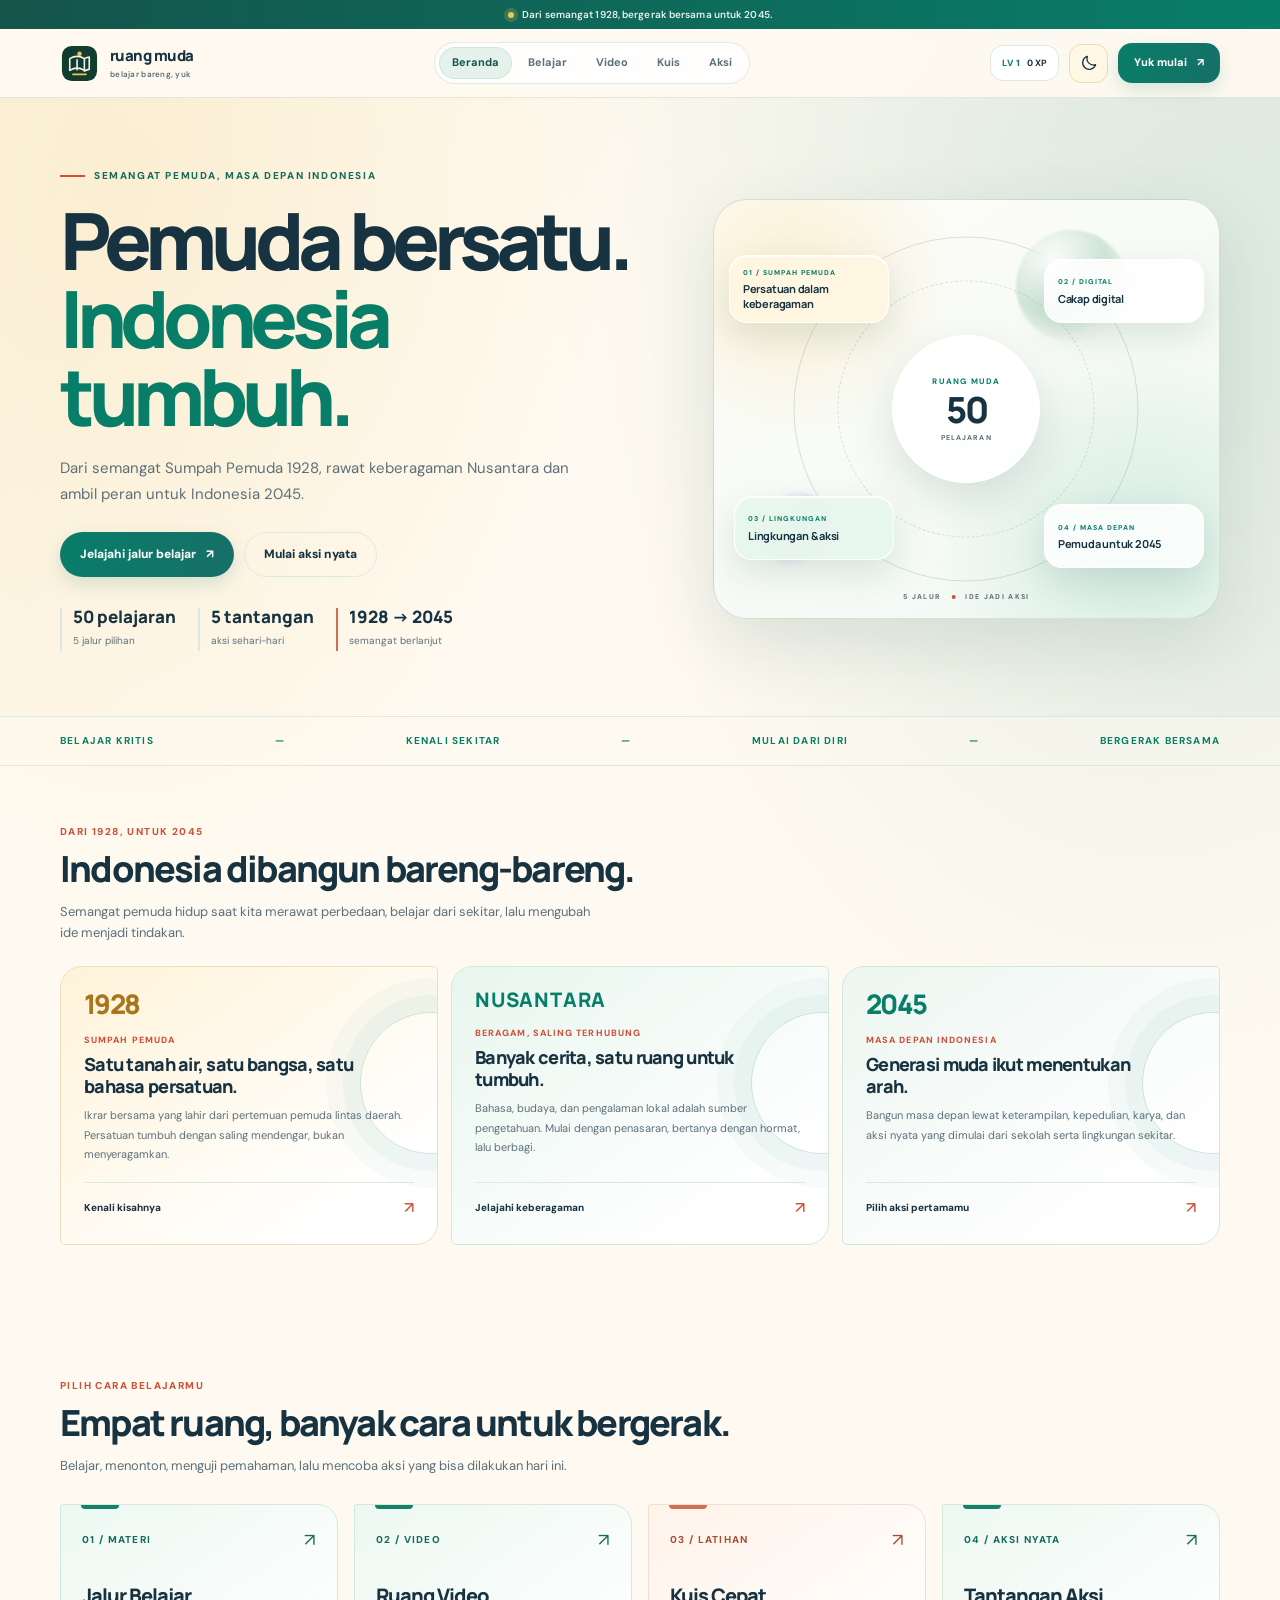
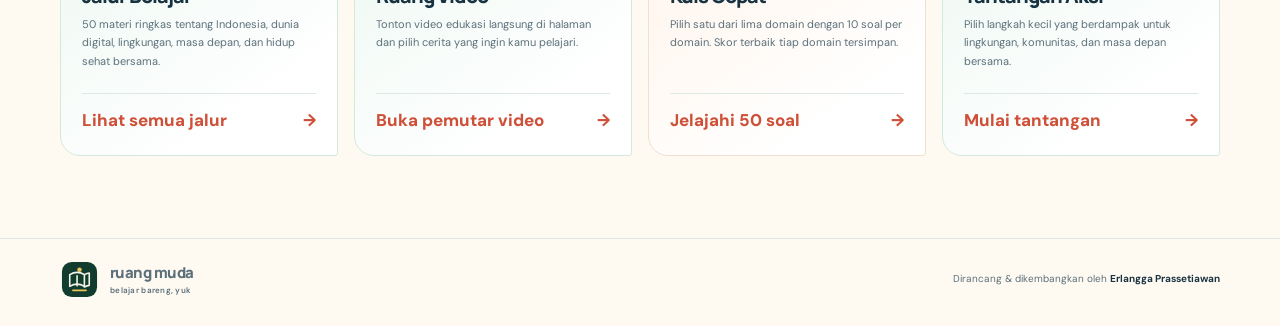
==== commit 143e04d9: "Update Ruang Muda" ====
--- a/index.html
+++ b/index.html
@@ -3,10 +3,10 @@
 <head>
   <meta charset="utf-8" />
   <meta name="viewport" content="width=device-width, initial-scale=1" />
-  <meta name="theme-color" content="#080d12" />
+  <meta name="theme-color" content="#fffaf1" />
   <meta name="description" content="Ruang Muda: belajar dari semangat Sumpah Pemuda, merawat keberagaman Nusantara, dan bergerak untuk Indonesia 2045." />
   <title>Ruang Muda — Pemuda Indonesia untuk 2045</title>
-  <script>try{document.documentElement.dataset.theme=localStorage.getItem('ruangMudaTheme_v2')||'dark'}catch(e){}</script>
+  <script>try{document.documentElement.dataset.theme=localStorage.getItem('ruangMudaTheme_v3')||'light'}catch(e){}</script>
   <link rel="stylesheet" href="assets/style.css" />
   <link rel="stylesheet" href="assets/overrides.css" />
 </head>
--- a/assets/style.css
+++ b/assets/style.css
@@ -1,5 +1,5 @@
 @import url('https://fonts.googleapis.com/css2?family=DM+Sans:wght@400;500;600;700&family=Manrope:wght@400;500;600;700;800&display=swap');
-:root{color-scheme:light;--bg:#fff;--surface:#fff;--surface-2:#f2f4f0;--ink:#16231e;--muted:#66716b;--line:#e2e6e0;--green:#1b543e;--green-deep:#123d2e;--green-soft:#e0ece3;--accent:#df7657;--accent-soft:#f5e5de;--blue-soft:#e4edf0;--gold:#eac65a;--shadow:0 22px 60px rgba(20,41,31,.08);--font:'DM Sans',Arial,sans-serif;--display:'Manrope','DM Sans',Arial,sans-serif;--radius:22px}
+:root{color-scheme:light;--bg:#fffaf1;--surface:#fff;--surface-2:#edf7f5;--ink:#172f42;--muted:#5d7180;--line:#dce8e5;--green:#087d69;--green-deep:#14544b;--green-soft:#dcf6ed;--accent:#ef6948;--accent-soft:#ffede5;--blue-soft:#e2f1ff;--gold:#f5c547;--shadow:0 22px 60px rgba(36,78,79,.11);--font:'DM Sans',Arial,sans-serif;--display:'Manrope','DM Sans',Arial,sans-serif;--radius:22px}
 [data-theme="dark"]{color-scheme:dark;--bg:#080d12;--surface:rgba(255,255,255,.065);--surface-2:rgba(255,255,255,.09);--ink:#f3f7f4;--muted:#a7b5ad;--line:rgba(232,246,236,.13);--green:#9ed8b1;--green-deep:#0b1712;--green-soft:rgba(95,181,124,.19);--accent:#fb9679;--accent-soft:rgba(251,150,121,.16);--blue-soft:rgba(91,137,152,.2);--gold:#f4d37c;--shadow:0 22px 80px rgba(0,0,0,.4)}
 *{box-sizing:border-box}[hidden]{display:none!important}html{scroll-behavior:smooth;scroll-padding-top:100px}body{margin:0;background:var(--bg);color:var(--ink);font:15px/1.6 var(--font);transition:background .25s,color .25s}a{color:inherit;text-decoration:none}button,input{font:inherit;color:inherit}button{cursor:pointer}::selection{background:var(--green-soft);color:var(--green)}.wrap{width:min(1160px,calc(100% - 48px));margin:0 auto}
 .topline{height:36px;background:var(--green-deep);color:#f1f4ee;display:flex;align-items:center;justify-content:center;font-size:10px;letter-spacing:.14em;text-transform:uppercase;font-weight:700}.topline span{color:#bad8c3;margin:0 7px}
--- a/assets/overrides.css
+++ b/assets/overrides.css
@@ -447,48 +447,69 @@
   .domain-card,.domain-overall-track>span,.domain-mini-track>span { transition:none; }
 }
 
-/* Fifty searchable lessons without one very long page */
-.lesson-tools { display:flex; align-items:center; justify-content:space-between; gap:14px; margin:0 0 15px; }
-.lesson-search { width:min(100%,430px); height:45px; display:flex; align-items:center; gap:10px; padding:0 14px; border:1px solid var(--line); border-radius:14px; background:var(--surface); }
-.lesson-search>span { font-size:20px; line-height:1; color:var(--muted); }
-.lesson-search input { width:100%; border:0; outline:0; background:transparent; font-size:11px; color:var(--ink); }
-.lesson-search input::placeholder { color:var(--muted); opacity:.8; }
-.result-count { color:var(--muted); font-size:10px; font-weight:700; }
-.lesson-grid { grid-template-columns:repeat(2,minmax(0,1fr)); }
-.lesson-card { min-width:0; }
-.lesson-card h2 { line-height:1.25; }
-.lesson-card p { min-height:38px; }
-.lesson-more-wrap { display:flex; justify-content:center; padding:25px 0 5px; }
-.lesson-more-wrap .btn { font-size:11px; }
-.lesson-empty { padding:26px; border:1px dashed var(--line); border-radius:17px; color:var(--muted); text-align:center; font-size:12px; }
-[data-theme="dark"] .lesson-search { background:rgba(255,255,255,.055); border-color:rgba(255,255,255,.13); backdrop-filter:blur(18px); }
-.concept-map { width:100%; display:grid; grid-template-columns:repeat(4,minmax(0,1fr)); gap:8px; }
-.concept-step { position:relative; min-height:75px; padding:9px 7px; display:flex; flex-direction:column; justify-content:center; gap:5px; border:1px solid rgba(255,255,255,.22); background:rgba(255,255,255,.08); text-align:center; }
-.concept-step:not(:last-child)::after { content:'→'; position:absolute; z-index:2; right:-9px; top:50%; transform:translateY(-50%); color:var(--gold); font-size:12px; }
-.concept-step span { color:var(--gold); font-size:8px; letter-spacing:.12em; font-weight:800; }
-.concept-step strong { color:#fff; font:800 10px/1.25 var(--display); }
-.diagram-track-digital .concept-step:nth-child(2),.diagram-track-digital .concept-step:nth-child(4) { background:rgba(116,167,207,.14); }
-.diagram-track-lingkungan .concept-step:nth-child(2),.diagram-track-lingkungan .concept-step:nth-child(4) { background:rgba(106,190,127,.15); }
-.diagram-track-masa .concept-step:nth-child(2),.diagram-track-masa .concept-step:nth-child(4) { background:rgba(234,198,90,.12); }
-.diagram-track-sehat .concept-step:nth-child(2),.diagram-track-sehat .concept-step:nth-child(4) { background:rgba(225,132,115,.14); }
-.lesson-points { grid-template-columns:repeat(2,minmax(0,1fr)); }
-@media(max-width:780px) {
-  .lesson-grid { grid-template-columns:1fr; }
-  .lesson-card p { min-height:0; }
-}
-@media(max-width:650px) {
-  .lesson-tools { align-items:stretch; flex-direction:column; gap:8px; }
-  .lesson-search { width:100%; }
-  .result-count { text-align:right; }
-  .filter-row { flex-wrap:nowrap; overflow-x:auto; padding:1px 0 6px; margin-right:-16px; scrollbar-width:thin; }
-  .filter-chip { flex:none; white-space:nowrap; }
-  .lesson-grid { grid-template-columns:1fr; }
-  .concept-map { grid-template-columns:repeat(2,minmax(0,1fr)); }
-  .concept-step { min-height:62px; }
-  .concept-step:nth-child(2)::after { content:'↓'; right:50%; top:auto; bottom:-12px; transform:translateX(50%); }
-  .concept-step:nth-child(3)::after { content:'→'; right:-9px; top:50%; bottom:auto; transform:translateY(-50%); }
-  .lesson-points { grid-template-columns:1fr; }
-}
-@media(min-width:1100px) {
-  .lesson-grid { grid-template-columns:repeat(3,minmax(0,1fr)); }
-}
+/* Refined light palette: teal and warm cream, with coral and gold accents. */
+:root[data-theme="light"] {
+  --bg:#fffaf1; --surface:#fff; --surface-2:#edf7f3; --ink:#173241; --muted:#5c707b;
+  --line:#dce8e3; --green:#087e69; --green-deep:#14544b; --green-soft:#ddf3e9;
+  --accent:#cf5039; --accent-soft:#fff0e9; --gold:#e3b641; --blue-soft:#eaf3f2;
+  --shadow:0 20px 56px rgba(27,76,65,.12);
+}
+:root[data-theme="light"] body { background-image:radial-gradient(ellipse at 10% 10%,rgba(227,182,65,.12),transparent 30%),radial-gradient(ellipse at 90% 18%,rgba(8,126,105,.09),transparent 34%); }
+:root[data-theme="light"] .site-header { background:rgba(255,250,241,.9); border-color:rgba(20,84,75,.12); }
+:root[data-theme="light"] .topline { background:linear-gradient(90deg,#14544b,#087e69); color:#fff; border:0; }
+:root[data-theme="light"] .topline-dot { background:#f1c84f; box-shadow:0 0 0 4px rgba(241,200,79,.2); }
+:root[data-theme="light"] .topline-copy { color:#fff; }
+:root[data-theme="light"] .nav-links { background:rgba(255,255,255,.75); border-color:rgba(20,84,75,.12); }
+:root[data-theme="light"] .nav-links a[aria-current="page"] { background:#e4f2eb; color:#14544b; box-shadow:inset 0 0 0 1px rgba(8,126,105,.1); }
+:root[data-theme="light"] .home-hero { background:linear-gradient(120deg,rgba(227,182,65,.08),transparent 48%),linear-gradient(250deg,rgba(8,126,105,.07),transparent 55%); }
+:root[data-theme="light"] .hero-copy h1 span { color:#087e69; background:none; }
+:root[data-theme="light"] .hero-copy .eyebrow { color:#176b5c; }
+:root[data-theme="light"] .hero-meta div:nth-child(3) { border-left-color:#cf7053; }
+:root[data-theme="light"] .bubble-scene { border-color:rgba(20,84,75,.16); background:radial-gradient(circle at 15% 18%,rgba(244,208,119,.28),transparent 30%),radial-gradient(circle at 83% 82%,rgba(115,193,155,.23),transparent 36%),linear-gradient(145deg,#fffdf8,#eff8f4); box-shadow:0 25px 68px rgba(27,76,65,.12); }
+:root[data-theme="light"] .scene-orbit { border-color:rgba(20,84,75,.16); }
+:root[data-theme="light"] .scene-core { background:rgba(255,255,255,.82); border-color:#fff; box-shadow:inset 0 1px 14px rgba(255,255,255,.9),0 16px 44px rgba(27,76,65,.14); }
+:root[data-theme="light"] .topic-bubble { background:rgba(255,255,255,.82); border-color:rgba(255,255,255,.95); box-shadow:0 13px 34px rgba(27,76,65,.13),inset 0 1px 1px #fff; }
+:root[data-theme="light"] .bubble-history { background:rgba(255,247,225,.9); }
+:root[data-theme="light"] .bubble-nature { background:rgba(231,247,237,.9); }
+:root[data-theme="light"] .module-card { position:relative; overflow:hidden; background:linear-gradient(145deg,#edf8f2,#fff 78%); border-color:#d2e9dc; }
+:root[data-theme="light"] .module-card::before { content:""; position:absolute; top:0; left:20px; width:38px; height:4px; border-radius:0 0 8px 8px; background:#16816b; }
+:root[data-theme="light"] .module-card:nth-child(4n+3) { background:linear-gradient(145deg,#fff3e9,#fff 78%); border-color:#f0dfd2; }
+:root[data-theme="light"] .module-card:nth-child(4n+3)::before { background:#cf7053; }
+:root[data-theme="light"] .module-card .module-index { color:#176b5c; }
+:root[data-theme="light"] .module-card:nth-child(4n+3) .module-index { color:#a94d37; }
+:root[data-theme="light"] .story-oath { background:linear-gradient(145deg,#fff3d9,#fff 82%); border-color:#eddfbd; }
+:root[data-theme="light"] .story-nusantara { background:linear-gradient(145deg,#e8f6ef,#fff 82%); border-color:#d1e8da; }
+:root[data-theme="light"] .story-future { background:linear-gradient(145deg,#edf6f1,#fff 82%); border-color:#d4e7da; }
+:root[data-theme="light"] .story-oath .story-year { color:#a9751a; }
+:root[data-theme="light"] .story-nusantara .story-year,:root[data-theme="light"] .story-future .story-year { color:#087e69; }
+:root[data-theme="light"] .lesson-card[data-category] { border-left:3px solid #399174; }
+:root[data-theme="light"] .lesson-card[data-category="indonesia"] { border-left-color:#d1a73e; }
+:root[data-theme="light"] .domain-card { position:relative; overflow:hidden; background:linear-gradient(145deg,#edf8f2,#fff 78%); border-color:#d2e9dc; }
+:root[data-theme="light"] .domain-card::before { content:""; position:absolute; inset:0 auto 0 0; width:4px; background:#18806b; }
+:root[data-theme="light"] .domain-card:nth-child(5n+1) { background:linear-gradient(145deg,#fff4df,#fff 78%); border-color:#eddfbd; }
+:root[data-theme="light"] .domain-card:nth-child(5n+1)::before { background:#d1a73e; }
+:root[data-theme="light"] .domain-card .domain-number { color:#176b5c; border-color:#9dc9b7; }
+:root[data-theme="light"] .domain-card:nth-child(5n+1) .domain-number { color:#906819; border-color:#ddc173; }
+:root[data-theme="light"] .domain-card-action { color:#155b50; }
+:root[data-theme="light"] .action-card { border-top:3px solid #16816b; }
+:root[data-theme="light"] .action-card:nth-child(5n) { border-top-color:#cf7053; }
+:root[data-theme="light"] .learning-progress { background:linear-gradient(105deg,#14544b,#087e69); }
+:root[data-theme="light"] .quiz-side-panel { background:radial-gradient(circle at 82% 14%,rgba(241,200,79,.2),transparent 36%),linear-gradient(145deg,#e5f4eb,#f4f8f1); border-color:#cfe4d8; box-shadow:0 22px 58px rgba(27,76,65,.13); }
+:root[data-theme="light"] .quiz-side-panel h2 { color:#174d46; }
+:root[data-theme="light"] .quiz-side-panel>p,:root[data-theme="light"] .quiz-side-line { color:#536c68; }
+:root[data-theme="light"] .quiz-shell { background:linear-gradient(145deg,#fff,#f8fbf8); border-color:#d8e8df; }
+:root[data-theme="light"] .quiz-level-widget { background:rgba(255,255,255,.8); border-color:#cfe4d8; }
+:root[data-theme="light"] .level-orb { background:#e3f3e9; }
+:root[data-theme="light"] .level-progress span { background:linear-gradient(90deg,#16816b,#e3b641); }
+:root[data-theme="light"] .quiz-category { background:#e4f2eb; color:#176b5c; }
+:root[data-theme="light"] .answer-option { background:#fff; border-color:#d9e6df; }
+:root[data-theme="light"] .answer-option:hover:not(:disabled) { background:#e8f5ed; }
+:root[data-theme="light"] .answer-option.correct { background:#e1f3e7; border-color:#64a77c; }
+:root[data-theme="light"] .answer-option.wrong { background:#fff0e9; border-color:#d98b73; }
+:root[data-theme="light"] .action-progress-card { background:linear-gradient(110deg,#e6f4eb,#fff9e9); }
+:root[data-theme="light"] .action-step { background:#f2f8f4; }
+:root[data-theme="light"] .btn:not(.btn-outline) { background:linear-gradient(110deg,#087e69,#176f67); box-shadow:0 7px 18px rgba(8,126,105,.16); }
+:root[data-theme="light"] .btn:not(.btn-outline):hover { background:linear-gradient(110deg,#076c5b,#145b56); }
+:root[data-theme="light"] .btn-outline { box-shadow:none; }
+:root[data-theme="light"] .btn-outline:hover { background:#e8f3ed; }
+:root[data-theme="light"] .theme-toggle { background:#fff8e4; border-color:#eadcae; }
